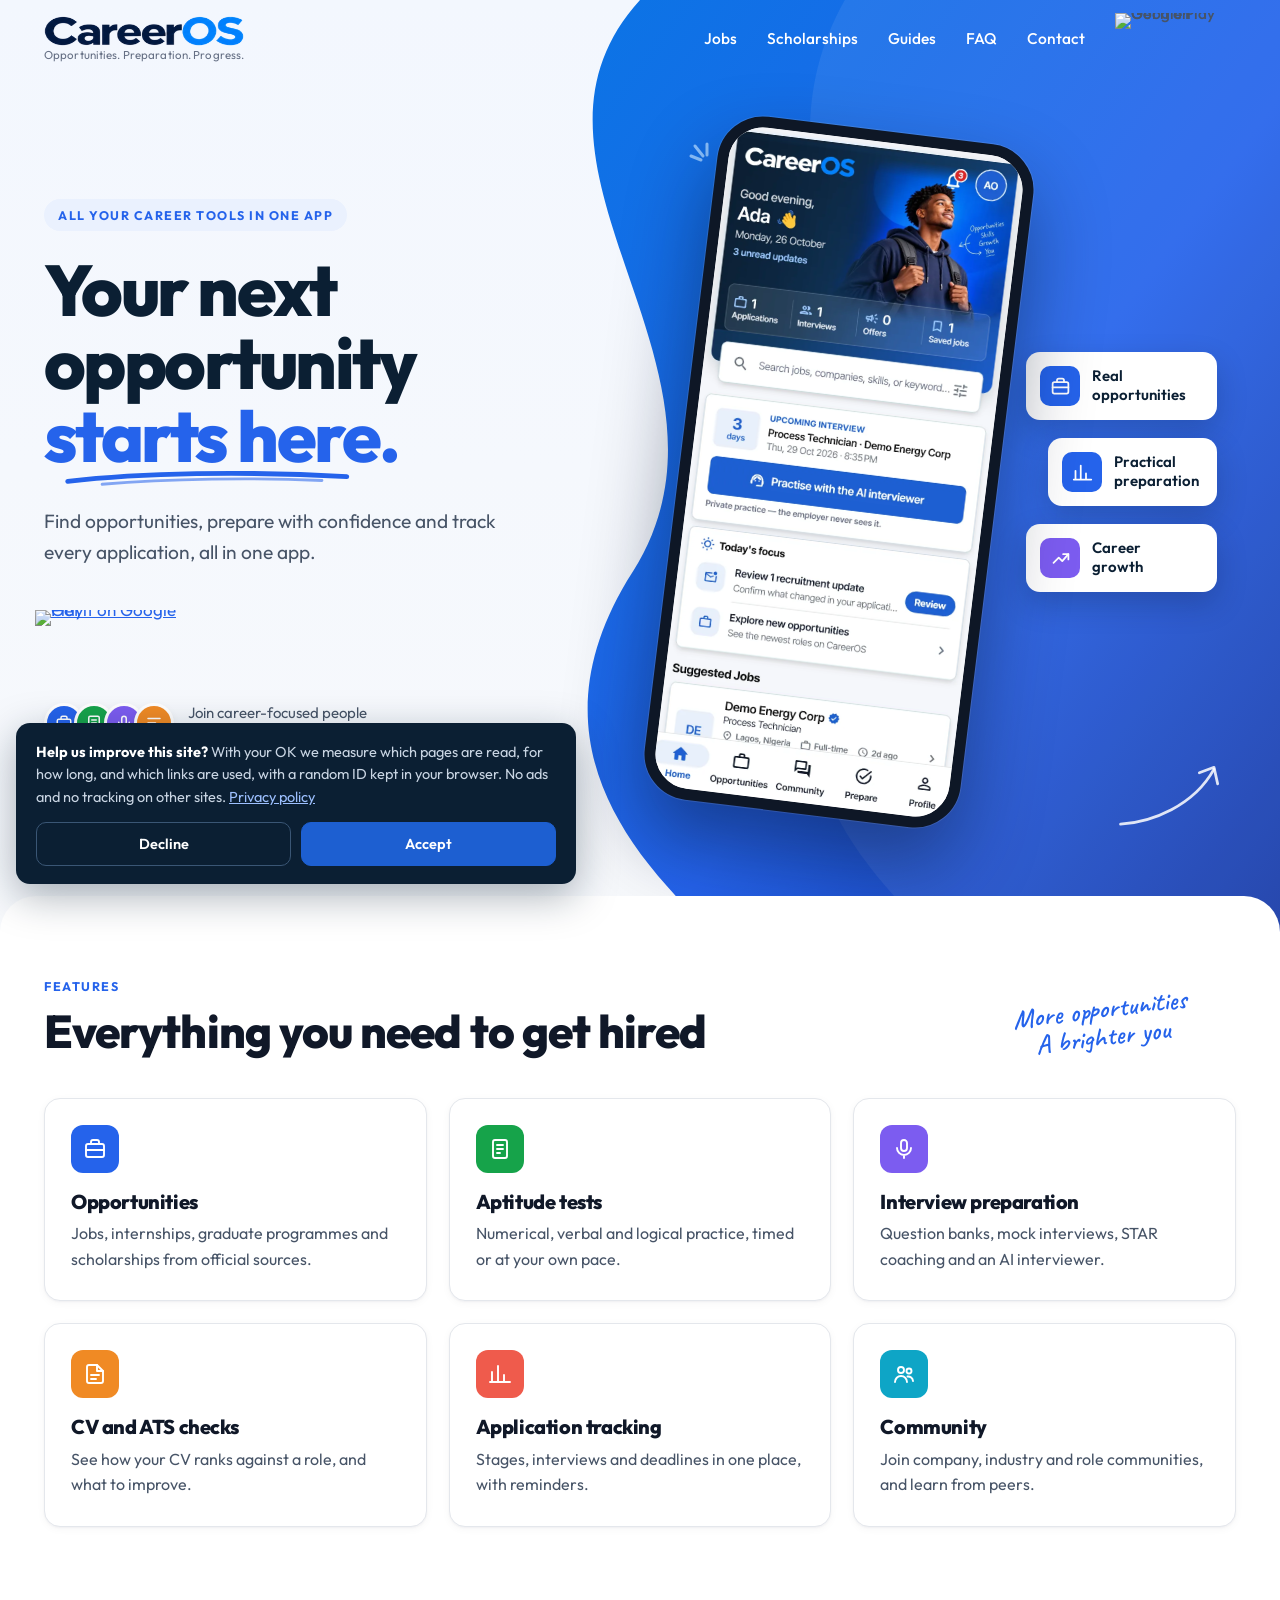
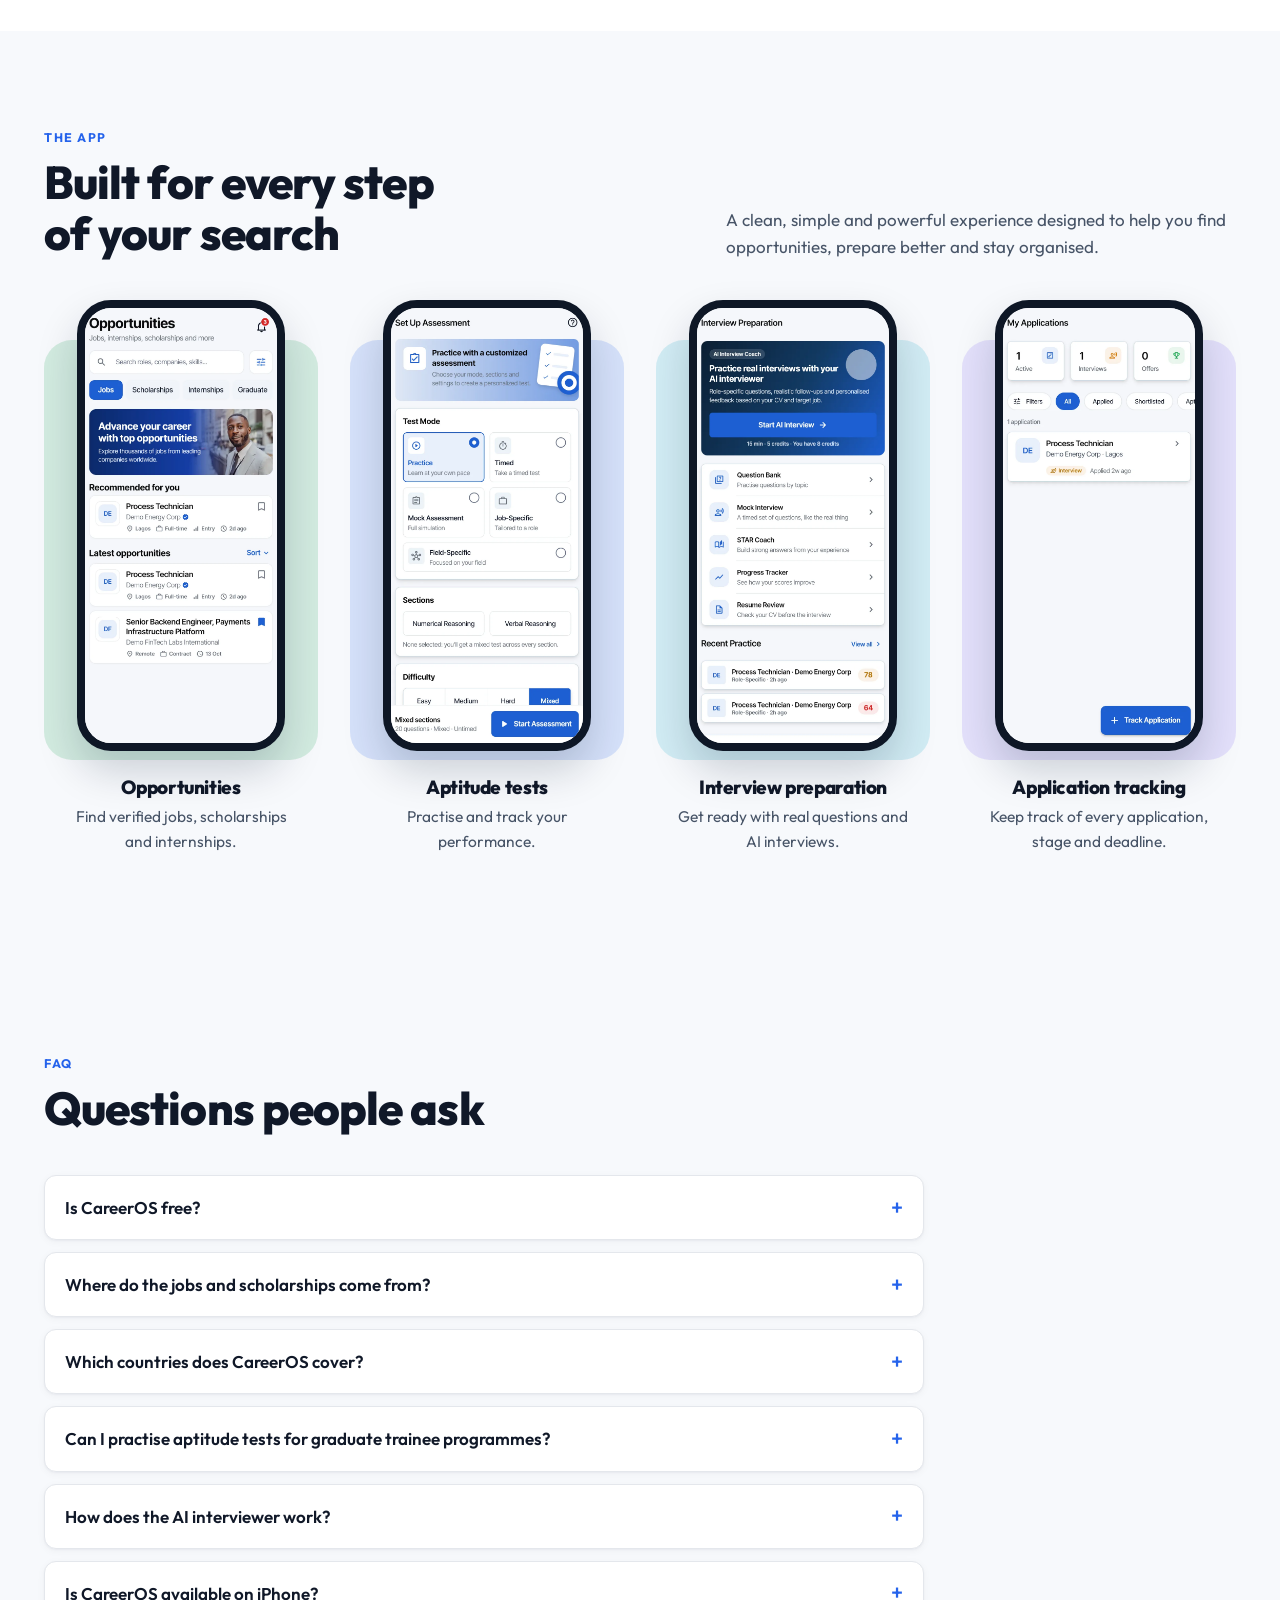
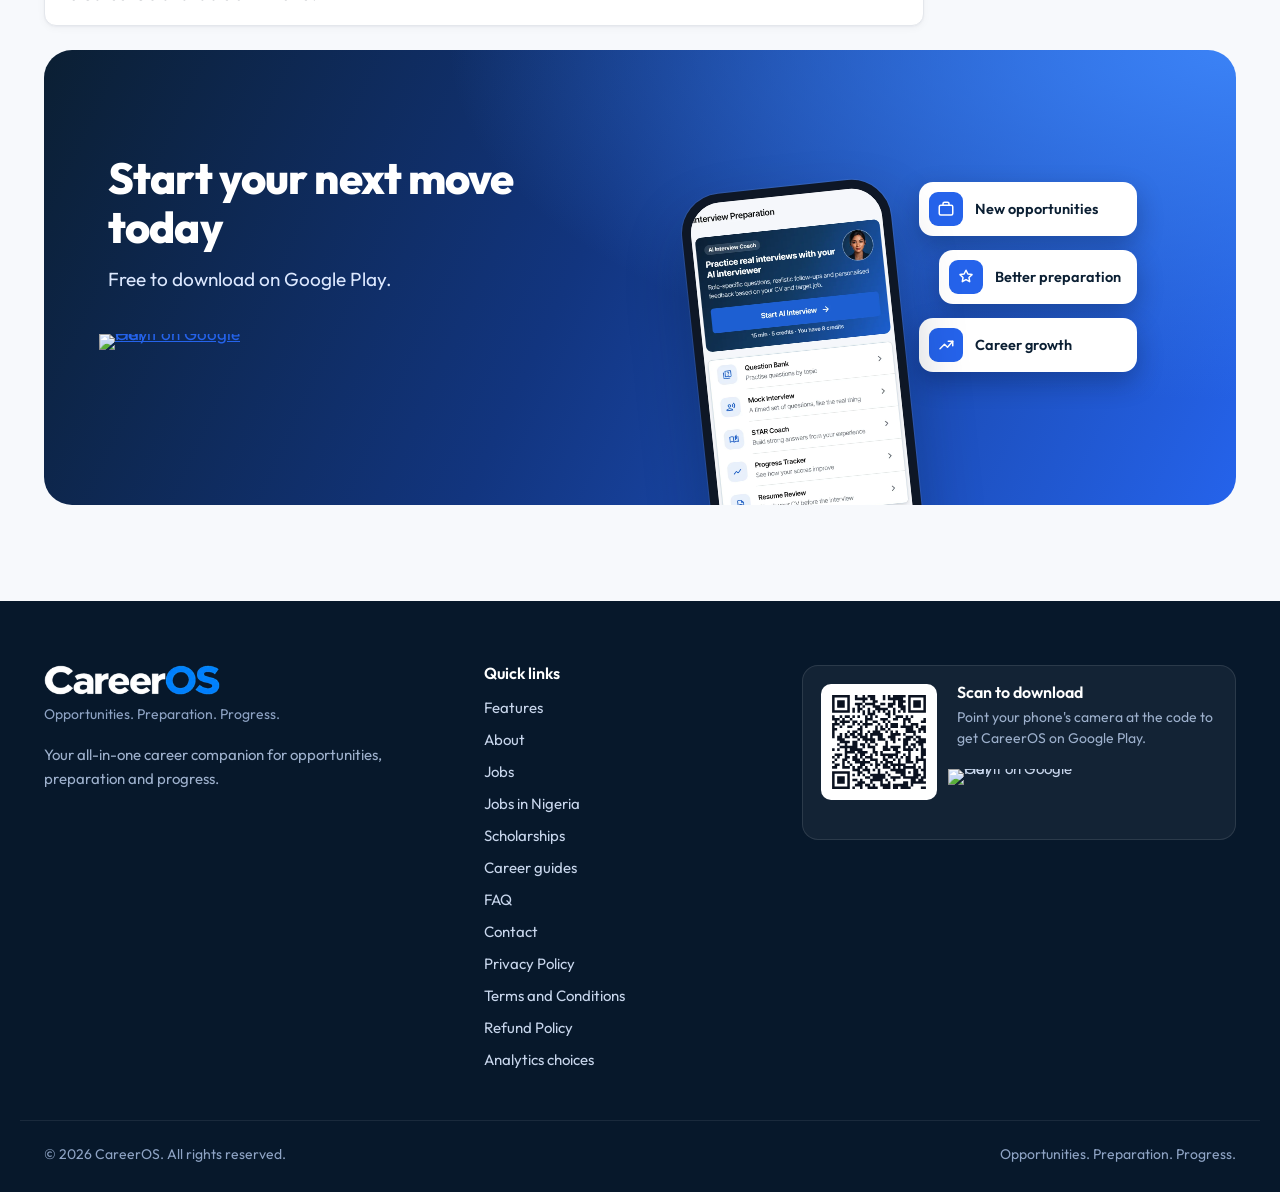
==== index.html @ 315d2c54 "Retry API fetches during backend restarts" ====
<!doctype html>
<html lang="en">
<head>
  <meta charset="utf-8">
  <meta name="viewport" content="width=device-width, initial-scale=1">
  <title>CareerOS: Jobs, Scholarships, Aptitude Tests and Interview Prep App</title>
  <meta name="description" content="CareerOS is a free Android app to find jobs, internships, graduate programmes and scholarships, practise aptitude tests and interviews, check your CV and track every application.">
  <link rel="canonical" href="https://pintinz.github.io/">
  <meta name="theme-color" content="#0B1F33">
  <link rel="icon" href="assets/careeros-symbol.png">
  <link rel="apple-touch-icon" href="assets/careeros-symbol.png">

  <meta property="og:type" content="website">
  <meta property="og:site_name" content="CareerOS">
  <meta property="og:title" content="CareerOS: Your next opportunity starts here">
  <meta property="og:description" content="Find opportunities, prepare with confidence and track every application, all in one app. Free on Google Play.">
  <meta property="og:url" content="https://pintinz.github.io/">
  <meta property="og:image" content="https://pintinz.github.io/assets/og-image.png">
  <meta property="og:image:width" content="1200">
  <meta property="og:image:height" content="630">
  <meta property="og:image:alt" content="CareerOS app on a phone next to the line: Your next opportunity starts here.">
  <meta name="twitter:card" content="summary_large_image">
  <meta name="twitter:title" content="CareerOS: Your next opportunity starts here">
  <meta name="twitter:description" content="Find opportunities, prepare with confidence and track every application, all in one app.">
  <meta name="twitter:image" content="https://pintinz.github.io/assets/og-image.png">

  <script type="application/ld+json">
  {
    "@context": "https://schema.org",
    "@type": "MobileApplication",
    "name": "CareerOS: Jobs & Career Prep",
    "operatingSystem": "Android",
    "applicationCategory": "BusinessApplication",
    "url": "https://pintinz.github.io/",
    "installUrl": "https://play.google.com/store/apps/details?id=com.careeros.careeros",
    "description": "Find jobs, internships, graduate programmes and scholarships. Practise aptitude tests and interviews, check your CV and track every application.",
    "offers": { "@type": "Offer", "price": "0", "priceCurrency": "USD" }
  }
  </script>

  <script type="application/ld+json">
{
  "@context": "https://schema.org",
  "@type": "Organization",
  "name": "CareerOS",
  "url": "https://pintinz.github.io/",
  "logo": "https://pintinz.github.io/assets/careeros-symbol.png",
  "email": "careeros.info@gmail.com",
  "sameAs": [
    "https://play.google.com/store/apps/details?id=com.careeros.careeros"
  ]
}
  </script>
  <script type="application/ld+json">
{
  "@context": "https://schema.org",
  "@type": "WebSite",
  "name": "CareerOS",
  "url": "https://pintinz.github.io/"
}
  </script>
  <script type="application/ld+json">
{
  "@context": "https://schema.org",
  "@type": "FAQPage",
  "mainEntity": [
    {
      "@type": "Question",
      "name": "Is CareerOS free?",
      "acceptedAnswer": {
        "@type": "Answer",
        "text": "Yes. CareerOS is free to download on Google Play, and searching opportunities, tracking applications and most practice tools are free. A few advanced tools, such as AI interviews, use CareerOS credits, which you can earn by watching a short ad or buy in the app."
      }
    },
    {
      "@type": "Question",
      "name": "Where do the jobs and scholarships come from?",
      "acceptedAnswer": {
        "@type": "Answer",
        "text": "Listings come from employers' own career sites and official scholarship pages. Each one links to where you apply, and listings are removed when they close."
      }
    },
    {
      "@type": "Question",
      "name": "Which countries does CareerOS cover?",
      "acceptedAnswer": {
        "@type": "Answer",
        "text": "CareerOS lists opportunities from many countries, with a focus on Nigeria and the rest of Africa, plus scholarships to study in the UK, Europe and beyond. You can filter by country, region and work mode."
      }
    },
    {
      "@type": "Question",
      "name": "Can I practise aptitude tests for graduate trainee programmes?",
      "acceptedAnswer": {
        "@type": "Answer",
        "text": "Yes. CareerOS has numerical, verbal and logical reasoning practice in the style used by many employers, timed or at your own pace. The questions are original to CareerOS, and CareerOS is not affiliated with any test publisher."
      }
    },
    {
      "@type": "Question",
      "name": "How does the AI interviewer work?",
      "acceptedAnswer": {
        "@type": "Answer",
        "text": "You choose a role, answer spoken questions, and get feedback on structure, clarity and examples, with STAR coaching. Only the transcript is saved, never the audio."
      }
    },
    {
      "@type": "Question",
      "name": "Is CareerOS available on iPhone?",
      "acceptedAnswer": {
        "@type": "Answer",
        "text": "Not yet. CareerOS is available for Android on Google Play."
      }
    }
  ]
}
  </script>

  <link rel="preconnect" href="https://fonts.googleapis.com">
  <link rel="preconnect" href="https://fonts.gstatic.com" crossorigin>
  <link href="https://fonts.googleapis.com/css2?family=Caveat:wght@600&family=Outfit:wght@300..800&display=swap" rel="stylesheet">
  <link rel="preload" as="image" href="assets/screen-home.webp" type="image/webp">
  <link rel="stylesheet" href="styles.css">
</head>
<body class="home">
  <a class="skip-link" href="#main">Skip to content</a>

  <header class="site-header" data-nav>
    <div class="wrap">
      <a class="brand" href="./" aria-label="CareerOS home">
        <img src="assets/careeros-wordmark.png" alt="CareerOS" width="328" height="56">
        <span class="brand-tagline">Opportunities. Preparation. Progress.</span>
      </a>
      <button class="nav-toggle" type="button" aria-expanded="false" aria-controls="site-nav" aria-label="Open menu">
        <span></span><span></span><span></span>
      </button>
      <nav class="nav" id="site-nav" aria-label="Main">
        <a href="jobs/">Jobs</a>
        <a href="scholarships/">Scholarships</a>
        <a href="guides/">Guides</a>
        <a href="#faq">FAQ</a>
        <a href="mailto:careeros.info@gmail.com">Contact</a>
        <a class="nav-badge" href="https://play.google.com/store/apps/details?id=com.careeros.careeros"><img src="https://play.google.com/intl/en_us/badges/static/images/badges/en_badge_web_generic.png" alt="Get it on Google Play" width="646" height="250"></a>
      </nav>
    </div>
  </header>

  <main id="main">
    <section class="hero" aria-labelledby="hero-title">
      <svg class="hero-field" viewBox="0 0 100 100" preserveAspectRatio="none" aria-hidden="true" focusable="false">
        <defs>
          <linearGradient id="field" x1="0" y1="0" x2="1" y2="1">
            <stop offset="0" stop-color="#0B74E5"/>
            <stop offset="0.55" stop-color="#2563EB"/>
            <stop offset="1" stop-color="#1739A6"/>
          </linearGradient>
        </defs>
        <path fill="url(#field)" d="M50 0 C 38 18, 60 40, 49 62 C 42 78, 48 90, 56 100 L 100 100 L 100 0 Z"/>
        <path fill="#fff" fill-opacity="0.07" d="M66 0 C 57 22, 74 40, 65 62 C 60 78, 65 90, 73 100 L 100 100 L 100 0 Z"/>
      </svg>

      <div class="wrap hero-grid">
        <div class="hero-copy">
          <p class="eyebrow-pill">All your career tools in one app</p>
          <h1 id="hero-title">
            <span>Your next</span>
            <span>opportunity</span>
            <span class="accent">starts here.<svg class="swoosh" viewBox="0 0 300 18" aria-hidden="true" focusable="false"><path d="M4 13 C 80 4, 190 2, 296 8" /><path d="M40 16 C 110 10, 200 9, 270 12" /></svg></span>
          </h1>
          <p class="hero-lead">Find opportunities, prepare with confidence and track every application, all in one app.</p>
          <a class="play-badge" href="https://play.google.com/store/apps/details?id=com.careeros.careeros"><img src="https://play.google.com/intl/en_us/badges/static/images/badges/en_badge_web_generic.png" alt="Get it on Google Play" width="646" height="250"></a>
          <div class="proof">
            <div class="proof-icons" aria-hidden="true">
              <span class="pi blue"><svg viewBox="0 0 24 24"><rect x="3" y="7" width="18" height="13" rx="2"/><path d="M8 7V5a2 2 0 0 1 2-2h4a2 2 0 0 1 2 2v2"/></svg></span>
              <span class="pi green"><svg viewBox="0 0 24 24"><rect x="5" y="3" width="14" height="18" rx="2"/><path d="M9 8h6M9 12h6M9 16h3"/></svg></span>
              <span class="pi violet"><svg viewBox="0 0 24 24"><path d="M12 3a3 3 0 0 0-3 3v5a3 3 0 0 0 6 0V6a3 3 0 0 0-3-3z"/><path d="M5 11a7 7 0 0 0 14 0M12 18v3"/></svg></span>
              <span class="pi orange"><svg viewBox="0 0 24 24"><path d="M4 6h16M4 12h10M4 18h7"/><path d="M17 15l2 2 3-4"/></svg></span>
            </div>
            <p><span>Join career-focused people</span> <span>building brighter futures.</span></p>
          </div>
        </div>

        <div class="hero-visual">
          <svg class="spark spark-a" viewBox="0 0 40 40" aria-hidden="true" focusable="false"><path d="M6 14 L16 18 M10 4 L18 14 M22 2 L22 13"/></svg>
          <div class="phone hero-phone">
            <img src="assets/screen-home.webp" alt="CareerOS Home screen: greeting, application summary, search and upcoming interview" width="780" height="1688" fetchpriority="high">
          </div>
          <ul class="float-cards" aria-label="What CareerOS gives you">
            <li class="float-card">
              <span class="fc-icon blue" aria-hidden="true"><svg viewBox="0 0 24 24"><rect x="3" y="7" width="18" height="13" rx="2"/><path d="M8 7V5a2 2 0 0 1 2-2h4a2 2 0 0 1 2 2v2M3 13h18"/></svg></span>
              <span>Real<br>opportunities</span>
            </li>
            <li class="float-card">
              <span class="fc-icon blue" aria-hidden="true"><svg viewBox="0 0 24 24"><path d="M4 20V10M10 20V4M16 20v-7M22 20H2"/></svg></span>
              <span>Practical<br>preparation</span>
            </li>
            <li class="float-card">
              <span class="fc-icon violet" aria-hidden="true"><svg viewBox="0 0 24 24"><path d="M4 17l6-6 4 4 7-8"/><path d="M15 7h6v6"/></svg></span>
              <span>Career<br>growth</span>
            </li>
          </ul>
          <svg class="hero-arrow" viewBox="0 0 120 80" aria-hidden="true" focusable="false"><path d="M6 74 C 40 72, 86 54, 108 14"/><path d="M92 18 L108 12 L112 30"/></svg>
        </div>
      </div>
    </section>

    <section class="features" id="features" aria-labelledby="features-title">
      <div class="wrap">
        <div class="section-head">
          <div>
            <p class="eyebrow">Features</p>
            <h2 class="section-title" id="features-title">Everything you need to get hired</h2>
          </div>
          <p class="script-note" aria-hidden="true">More opportunities<br>A brighter you</p>
        </div>
        <ul class="feature-grid">
          <li class="feature">
            <span class="f-icon blue" aria-hidden="true"><svg viewBox="0 0 24 24"><rect x="3" y="7" width="18" height="13" rx="2"/><path d="M8 7V5a2 2 0 0 1 2-2h4a2 2 0 0 1 2 2v2M3 13h18"/></svg></span>
            <h3>Opportunities</h3>
            <p>Jobs, internships, graduate programmes and scholarships from official sources.</p>
          </li>
          <li class="feature">
            <span class="f-icon green" aria-hidden="true"><svg viewBox="0 0 24 24"><rect x="5" y="3" width="14" height="18" rx="2"/><path d="M9 8h6M9 12h6M9 16h3"/></svg></span>
            <h3>Aptitude tests</h3>
            <p>Numerical, verbal and logical practice, timed or at your own pace.</p>
          </li>
          <li class="feature">
            <span class="f-icon violet" aria-hidden="true"><svg viewBox="0 0 24 24"><path d="M12 3a3 3 0 0 0-3 3v5a3 3 0 0 0 6 0V6a3 3 0 0 0-3-3z"/><path d="M5 11a7 7 0 0 0 14 0M12 18v3"/></svg></span>
            <h3>Interview preparation</h3>
            <p>Question banks, mock interviews, STAR coaching and an AI interviewer.</p>
          </li>
          <li class="feature">
            <span class="f-icon orange" aria-hidden="true"><svg viewBox="0 0 24 24"><path d="M14 3H6a2 2 0 0 0-2 2v14a2 2 0 0 0 2 2h12a2 2 0 0 0 2-2V9z"/><path d="M14 3v6h6M8 13h8M8 17h5"/></svg></span>
            <h3>CV and ATS checks</h3>
            <p>See how your CV ranks against a role, and what to improve.</p>
          </li>
          <li class="feature">
            <span class="f-icon coral" aria-hidden="true"><svg viewBox="0 0 24 24"><path d="M4 20V10M10 20V4M16 20v-7M22 20H2"/></svg></span>
            <h3>Application tracking</h3>
            <p>Stages, interviews and deadlines in one place, with reminders.</p>
          </li>
          <li class="feature">
            <span class="f-icon cyan" aria-hidden="true"><svg viewBox="0 0 24 24"><circle cx="9" cy="8" r="3"/><path d="M3 20a6 6 0 0 1 12 0"/><circle cx="17" cy="9" r="2.5"/><path d="M15.5 14.5A5 5 0 0 1 21 19"/></svg></span>
            <h3>Community</h3>
            <p>Join company, industry and role communities, and learn from peers.</p>
          </li>
        </ul>
      </div>
    </section>

    <section class="showcase" id="about" aria-labelledby="about-title">
      <div class="wrap">
        <div class="section-head split">
          <div>
            <p class="eyebrow">The app</p>
            <h2 class="section-title" id="about-title">Built for every step<br class="br-wide"> of your search</h2>
          </div>
          <p class="section-lead">A clean, simple and powerful experience designed to help you find opportunities, prepare better and stay organised.</p>
        </div>
      </div>
      <ul class="screens" aria-label="App screens">
        <li class="screen">
          <div class="screen-stage stage-green"><div class="phone"><img src="assets/screen-opportunities.webp" alt="Opportunities screen with search, job and scholarship tabs and recommended roles" width="780" height="1688" loading="lazy" decoding="async"></div></div>
          <h3>Opportunities</h3>
          <p>Find verified jobs, scholarships and internships.</p>
        </li>
        <li class="screen">
          <div class="screen-stage stage-blue"><div class="phone"><img src="assets/screen-aptitude.webp" alt="Aptitude test setup screen" width="780" height="1688" loading="lazy" decoding="async"></div></div>
          <h3>Aptitude tests</h3>
          <p>Practise and track your performance.</p>
        </li>
        <li class="screen">
          <div class="screen-stage stage-cyan"><div class="phone"><img src="assets/screen-interview.webp" alt="Interview preparation screen with mock interviews and the AI interviewer" width="780" height="1688" loading="lazy" decoding="async"></div></div>
          <h3>Interview preparation</h3>
          <p>Get ready with real questions and AI interviews.</p>
        </li>
        <li class="screen">
          <div class="screen-stage stage-violet"><div class="phone"><img src="assets/screen-applications.webp" alt="My Applications screen with active, interview and offer counts" width="780" height="1688" loading="lazy" decoding="async"></div></div>
          <h3>Application tracking</h3>
          <p>Keep track of every application, stage and deadline.</p>
        </li>
      </ul>
    </section>

    <section class="faq" id="faq" aria-labelledby="faq-title">
      <div class="wrap">
        <div class="section-head">
          <div>
            <p class="eyebrow">FAQ</p>
            <h2 class="section-title" id="faq-title">Questions people ask</h2>
          </div>
        </div>
        <div class="faq-list">
          <details class="faq-item">
            <summary>Is CareerOS free?</summary>
            <p>Yes. CareerOS is free to download on Google Play, and searching opportunities, tracking applications and most practice tools are free. A few advanced tools, such as AI interviews, use CareerOS credits, which you can earn by watching a short ad or buy in the app.</p>
          </details>
          <details class="faq-item">
            <summary>Where do the jobs and scholarships come from?</summary>
            <p>Listings come from employers' own career sites and official scholarship pages. Each one links to where you apply, and listings are removed when they close.</p>
          </details>
          <details class="faq-item">
            <summary>Which countries does CareerOS cover?</summary>
            <p>CareerOS lists opportunities from many countries, with a focus on Nigeria and the rest of Africa, plus scholarships to study in the UK, Europe and beyond. You can filter by country, region and work mode.</p>
          </details>
          <details class="faq-item">
            <summary>Can I practise aptitude tests for graduate trainee programmes?</summary>
            <p>Yes. CareerOS has numerical, verbal and logical reasoning practice in the style used by many employers, timed or at your own pace. The questions are original to CareerOS, and CareerOS is not affiliated with any test publisher.</p>
          </details>
          <details class="faq-item">
            <summary>How does the AI interviewer work?</summary>
            <p>You choose a role, answer spoken questions, and get feedback on structure, clarity and examples, with STAR coaching. Only the transcript is saved, never the audio.</p>
          </details>
          <details class="faq-item">
            <summary>Is CareerOS available on iPhone?</summary>
            <p>Not yet. CareerOS is available for Android on Google Play.</p>
          </details>
        </div>
      </div>
    </section>

    <section class="cta" aria-labelledby="cta-title">
      <div class="wrap">
        <div class="cta-panel">
          <div class="cta-copy">
            <h2 id="cta-title">Start your next move today</h2>
            <p>Free to download on Google Play.</p>
            <a class="play-badge" href="https://play.google.com/store/apps/details?id=com.careeros.careeros"><img src="https://play.google.com/intl/en_us/badges/static/images/badges/en_badge_web_generic.png" alt="Get it on Google Play" width="646" height="250" loading="lazy"></a>
          </div>
          <div class="cta-visual">
            <div class="phone cta-phone"><img src="assets/screen-ai-interviewer.webp" alt="CareerOS AI interviewer hub" width="780" height="1688" loading="lazy" decoding="async"></div>
            <ul class="float-cards cta-cards" aria-label="Why people use CareerOS">
              <li class="float-card"><span class="fc-icon blue" aria-hidden="true"><svg viewBox="0 0 24 24"><rect x="3" y="7" width="18" height="13" rx="2"/><path d="M8 7V5a2 2 0 0 1 2-2h4a2 2 0 0 1 2 2v2"/></svg></span><span>New opportunities</span></li>
              <li class="float-card"><span class="fc-icon blue" aria-hidden="true"><svg viewBox="0 0 24 24"><path d="M12 3l2.5 5 5.5.8-4 3.9.9 5.5L12 15.6 7.1 18.2 8 12.7 4 8.8 9.5 8z"/></svg></span><span>Better preparation</span></li>
              <li class="float-card"><span class="fc-icon blue" aria-hidden="true"><svg viewBox="0 0 24 24"><path d="M4 17l6-6 4 4 7-8"/><path d="M15 7h6v6"/></svg></span><span>Career growth</span></li>
            </ul>
          </div>
        </div>
      </div>
    </section>
  </main>

  <footer class="site-footer">
    <div class="wrap footer-grid">
      <div class="footer-brand">
        <img class="footer-logo" src="assets/careeros-wordmark-on-dark.png" alt="CareerOS" width="281" height="48">
        <p class="footer-tagline">Opportunities. Preparation. Progress.</p>
        <p>Your all-in-one career companion for opportunities, preparation and progress.</p>
      </div>
      <nav class="footer-links" aria-label="Quick links">
        <h2>Quick links</h2>
        <a href="./#features">Features</a>
        <a href="./#about">About</a>
        <a href="jobs/">Jobs</a>
        <a href="jobs/in-nigeria.html">Jobs in Nigeria</a>
        <a href="scholarships/">Scholarships</a>
        <a href="guides/">Career guides</a>
        <a href="./#faq">FAQ</a>
        <a href="mailto:careeros.info@gmail.com">Contact</a>
        <a href="privacy.html">Privacy Policy</a>
        <a href="terms.html">Terms and Conditions</a>
        <a href="refund.html">Refund Policy</a>
        <a href="#" class="consent-link" data-consent-settings hidden>Analytics choices</a>
      </nav>
      <div class="qr-card">
        <a class="qr-code" href="https://play.google.com/store/apps/details?id=com.careeros.careeros"><img src="assets/qr-google-play.svg" alt="QR code linking to CareerOS on Google Play" width="112" height="112" loading="lazy"></a>
        <div>
          <h2>Scan to download</h2>
          <p>Point your phone's camera at the code to get CareerOS on Google Play.</p>
          <a class="play-badge" href="https://play.google.com/store/apps/details?id=com.careeros.careeros"><img src="https://play.google.com/intl/en_us/badges/static/images/badges/en_badge_web_generic.png" alt="Get it on Google Play" width="646" height="250" loading="lazy"></a>
        </div>
      </div>
    </div>
    <div class="wrap footer-bottom">
      <span>&copy; <span data-year>2026</span> CareerOS. All rights reserved.</span>
      <span>Opportunities. Preparation. Progress.</span>
    </div>
  </footer>

  <script src="site.js" defer></script>
</body>
</html>
---- styles.css ----
:root {
  --navy: #0B1F33;
  --navy-deep: #07182B;
  --blue: #2563EB;
  --blue-tech: #0B74E5;
  --bg: #F7F9FC;
  --surface: #FFFFFF;
  --ink: #101828;
  --body: #475467;
  --muted: #667085;
  --line: #E4E7EC;
  --tint: #EAF1FE;

  --c-blue: #2563EB;
  --c-green: #16A34A;
  --c-violet: #7C5CF0;
  --c-orange: #F08A24;
  --c-coral: #EF5B4C;
  --c-cyan: #0EA5C6;

  --radius: 16px;
  --radius-sm: 12px;
  --shadow-sm: 0 1px 2px rgba(16, 24, 40, 0.04), 0 2px 8px rgba(16, 24, 40, 0.04);
  --shadow-md: 0 4px 10px rgba(16, 24, 40, 0.06), 0 14px 32px rgba(16, 24, 40, 0.08);
  --wrap: 1240px;
  --gutter: 24px;
}

* { box-sizing: border-box; }

html { -webkit-text-size-adjust: 100%; scroll-behavior: smooth; }

body {
  margin: 0;
  font-family: "Outfit", system-ui, -apple-system, "Segoe UI", sans-serif;
  background: var(--bg);
  color: var(--body);
  font-size: 17px;
  line-height: 1.6;
  overflow-x: hidden;
}

img { max-width: 100%; height: auto; display: block; }
a { color: var(--blue); }
ul { list-style: none; margin: 0; padding: 0; }

h1, h2, h3 { color: var(--ink); font-weight: 800; letter-spacing: -0.02em; line-height: 1.12; margin: 0; }

:focus-visible { outline: 3px solid var(--blue-tech); outline-offset: 3px; border-radius: 6px; }

.wrap { max-width: var(--wrap); margin: 0 auto; padding: 0 var(--gutter); }

.skip-link { position: absolute; left: 12px; top: -48px; z-index: 50; background: var(--navy); color: #fff; padding: 10px 14px; border-radius: 10px; text-decoration: none; }
.skip-link:focus { top: 12px; }

/* Official Google Play badge. The image carries its own transparent margin. */
.play-badge { display: inline-block; line-height: 0; margin-left: -9px; border-radius: 12px; }
.play-badge img { height: 66px; width: auto; }

/* ---------------------------------------------------------------- Header */
.site-header { position: relative; z-index: 20; background: var(--surface); border-bottom: 1px solid var(--line); }
.site-header .wrap { display: flex; align-items: center; justify-content: space-between; gap: 20px; min-height: 76px; }
.brand { display: flex; flex-direction: column; gap: 3px; text-decoration: none; }
.brand img { height: 30px; width: auto; }
.brand-tagline { font-size: 11.5px; color: var(--muted); letter-spacing: 0.01em; line-height: 1; }
.nav { display: flex; align-items: center; gap: 30px; font-size: 15.5px; font-weight: 500; }
.nav a { color: var(--body); text-decoration: none; }
.nav a:hover { color: var(--ink); }
.nav-badge { line-height: 0; margin-right: -8px; }
.nav-badge img { height: 50px; width: auto; }
.nav-toggle { display: none; }

/* On the landing page the header sits on the hero, its links over the blue field. */
.home .site-header { position: absolute; inset: 0 0 auto 0; background: transparent; border: 0; }
.home .nav a:not(.nav-badge) { color: #fff; }
.home .nav a:not(.nav-badge):hover { color: #DCE8FF; }

/* ---------------------------------------------------------------- Hero */
.hero { position: relative; overflow: hidden; background: linear-gradient(180deg, #F3F7FE 0%, var(--bg) 100%); padding: 128px 0 120px; }
.hero-field { position: absolute; top: 0; right: 0; width: 100%; height: 100%; }
.hero-grid { position: relative; display: grid; grid-template-columns: minmax(0, 1.02fr) minmax(0, 1fr); align-items: center; gap: 32px; }

.eyebrow-pill { display: inline-block; margin: 0 0 22px; padding: 6px 14px; border-radius: 999px; background: var(--tint); color: var(--blue); font-size: 12.5px; font-weight: 700; letter-spacing: 0.12em; text-transform: uppercase; }
.hero h1 { font-size: clamp(40px, 5.6vw, 76px); font-weight: 800; letter-spacing: -0.035em; line-height: 1.02; color: var(--navy); }
.hero h1 span { display: block; }
.hero h1 .accent { color: var(--blue); position: relative; width: max-content; max-width: 100%; }
.swoosh { position: absolute; left: 0; bottom: -0.2em; width: 92%; height: 0.24em; overflow: visible; }
.swoosh path { fill: none; stroke: var(--blue); stroke-width: 5; stroke-linecap: round; }
.swoosh path + path { stroke-width: 3; opacity: 0.55; }
.hero-lead { font-size: clamp(17px, 1.5vw, 20px); color: var(--body); margin: 34px 0 28px; max-width: 26em; }

.proof { display: flex; align-items: center; gap: 14px; margin-top: 26px; }
.proof p { margin: 0; font-size: 15px; line-height: 1.45; color: var(--body); }
.proof p span { display: block; }
.proof-icons { display: flex; }
.pi { width: 40px; height: 40px; border-radius: 50%; border: 3px solid #fff; display: grid; place-items: center; box-shadow: var(--shadow-sm); }
.pi + .pi { margin-left: -10px; }
.pi svg { width: 18px; height: 18px; fill: none; stroke: #fff; stroke-width: 2; stroke-linecap: round; stroke-linejoin: round; }

.blue { background: var(--c-blue); }
.green { background: var(--c-green); }
.violet { background: var(--c-violet); }
.orange { background: var(--c-orange); }
.coral { background: var(--c-coral); }
.cyan { background: var(--c-cyan); }

/* Hero visual: the tilted phone with the benefit cards beside it. */
.hero-visual { position: relative; display: flex; align-items: center; justify-content: center; gap: 28px; min-height: 560px; }
.phone { position: relative; overflow: hidden; background: #fff; aspect-ratio: 390 / 844; border-radius: 40px; border: 9px solid #0E1726; box-shadow: 0 0 0 1px rgba(255, 255, 255, 0.08), 0 30px 60px rgba(7, 24, 43, 0.28); }
.phone img { width: 100%; height: 100%; object-fit: cover; object-position: top; }
.hero-phone { width: min(318px, 100%); transform: rotate(7deg); border-width: 11px; border-radius: 46px; box-shadow: 0 0 0 1px rgba(255, 255, 255, 0.1), 0 40px 80px rgba(4, 16, 40, 0.45); flex: none; }

.float-cards { display: flex; flex-direction: column; gap: 18px; }
.float-card { display: flex; align-items: center; gap: 12px; background: var(--surface); border-radius: 14px; padding: 14px 18px 14px 14px; box-shadow: 0 12px 30px rgba(7, 24, 43, 0.22); font-size: 15px; font-weight: 600; line-height: 1.25; color: var(--navy); }
.hero .float-card:nth-child(2) { margin-left: 22px; }
.fc-icon { width: 40px; height: 40px; border-radius: 10px; display: grid; place-items: center; flex: none; }
.fc-icon svg { width: 21px; height: 21px; fill: none; stroke: #fff; stroke-width: 2; stroke-linecap: round; stroke-linejoin: round; }

.spark { position: absolute; width: 40px; height: 40px; }
.spark path { fill: none; stroke: #8BC2FF; stroke-width: 3; stroke-linecap: round; }
.spark-a { top: 2%; left: 4%; }
.hero-arrow { position: absolute; right: 2%; bottom: -2%; width: 110px; height: 74px; }
.hero-arrow path { fill: none; stroke: #fff; stroke-width: 3; stroke-linecap: round; stroke-linejoin: round; opacity: 0.85; }

@media (prefers-reduced-motion: no-preference) {
  .hero .float-card { animation: float 7s ease-in-out infinite; }
  .hero .float-card:nth-child(2) { animation-delay: -2.3s; }
  .hero .float-card:nth-child(3) { animation-delay: -4.6s; }
}
@keyframes float { 0%, 100% { transform: translateY(0); } 50% { transform: translateY(-6px); } }

/* ---------------------------------------------------------------- Sections */
.section-head { display: flex; align-items: flex-end; justify-content: space-between; gap: 32px; margin-bottom: 40px; }
.eyebrow { color: var(--blue); font-size: 12.5px; font-weight: 700; letter-spacing: 0.12em; text-transform: uppercase; margin: 0 0 10px; }
.section-title { font-size: clamp(30px, 3.6vw, 46px); }
.section-lead { margin: 0; font-size: 17px; max-width: 30em; }

/* Features: a white sheet that rises over the hero. */
.features { position: relative; z-index: 2; margin-top: -40px; background: var(--surface); border-radius: 36px 36px 0 0; padding: 80px 0 104px; }
.script-note { margin: 0 4% 6px 0; font-family: "Caveat", cursive; font-weight: 600; font-size: 27px; line-height: 1.05; color: var(--blue); transform: rotate(-7deg); text-align: center; }
.feature-grid { display: grid; grid-template-columns: repeat(3, 1fr); gap: 22px; }
.feature { background: var(--surface); border: 1px solid var(--line); border-radius: var(--radius); padding: 26px 26px 28px; box-shadow: var(--shadow-sm); transition: transform 0.2s ease, box-shadow 0.2s ease; }
.feature h3 { font-size: 20px; margin: 18px 0 8px; }
.feature p { margin: 0; font-size: 16px; }
.f-icon { width: 48px; height: 48px; border-radius: var(--radius-sm); display: grid; place-items: center; }
.f-icon svg { width: 24px; height: 24px; fill: none; stroke: #fff; stroke-width: 1.9; stroke-linecap: round; stroke-linejoin: round; }
@media (hover: hover) and (prefers-reduced-motion: no-preference) {
  .feature:hover { transform: translateY(-3px); box-shadow: var(--shadow-md); }
}

/* App showcase */
.showcase { padding: 96px 0 104px; background: var(--bg); }
.screens { display: grid; grid-template-columns: repeat(4, 1fr); gap: 32px; max-width: var(--wrap); margin: 0 auto; padding: 0 var(--gutter); }
.screen { text-align: center; }
.screen-stage { position: relative; padding: 0 12%; }
.screen-stage::before { content: ""; position: absolute; inset: 9% 0 -2% 0; border-radius: 28px; opacity: 0.16; }
.stage-green::before { background: var(--c-green); }
.stage-blue::before { background: var(--c-blue); }
.stage-cyan::before { background: var(--c-cyan); }
.stage-violet::before { background: var(--c-violet); }
.screen .phone { border-width: 8px; border-radius: 34px; box-shadow: 0 20px 40px rgba(7, 24, 43, 0.18); }
.screen h3 { font-size: 19px; margin: 26px 0 6px; }
.screen p { margin: 0 auto; font-size: 15.5px; max-width: 24ch; }

/* Final call to action */
.cta { padding: 0 0 96px; background: var(--bg); }
.cta-panel { position: relative; overflow: hidden; display: grid; grid-template-columns: minmax(0, 1fr) minmax(0, 1fr); align-items: center; gap: 24px; min-height: 340px; padding: 56px 64px; border-radius: 28px; background: radial-gradient(120% 140% at 100% 0%, #3B82F6 0%, rgba(59, 130, 246, 0) 55%), linear-gradient(115deg, var(--navy) 0%, #12357F 45%, var(--blue) 100%); color: #DCE8FF; }
.cta-copy h2 { color: #fff; font-size: clamp(30px, 3.4vw, 44px); }
.cta-copy p { margin: 12px 0 26px; font-size: 19px; color: #DCE8FF; }
.cta-visual { position: relative; align-self: stretch; display: flex; align-items: center; justify-content: center; gap: 22px; min-height: 260px; }
.cta-phone { width: 210px; transform: rotate(-6deg) translateY(30%); margin: -56px 0 -56px; flex: none; }
.cta-cards { gap: 14px; }
.cta-cards .float-card { padding: 10px 16px 10px 10px; font-size: 14.5px; box-shadow: 0 10px 26px rgba(4, 16, 40, 0.3); }
.cta-cards .fc-icon { width: 34px; height: 34px; border-radius: 9px; }
.cta-cards .fc-icon svg { width: 18px; height: 18px; }
.cta-cards .float-card:nth-child(2) { margin-left: 20px; }

/* ---------------------------------------------------------------- Footer */
.site-footer { background: var(--navy-deep); color: #9DB0CC; font-size: 15px; padding: 64px 0 0; }
.site-footer a { color: #C8D6EC; text-decoration: none; }
.site-footer a:hover { color: #fff; }
.footer-grid { display: grid; grid-template-columns: 1.15fr 0.8fr 1.25fr; gap: 40px; align-items: start; }
.footer-logo { height: 30px; width: auto; }
.footer-brand p { margin: 0; max-width: 30em; }
.footer-brand .footer-tagline { margin: 8px 0 18px; color: #8EA3C4; font-size: 14px; }
.footer-links { display: flex; flex-direction: column; gap: 8px; }
.site-footer h2 { color: #fff; font-size: 16px; font-weight: 600; letter-spacing: 0; margin: 0 0 6px; }
.qr-card { display: flex; gap: 20px; align-items: flex-start; background: rgba(255, 255, 255, 0.05); border: 1px solid rgba(255, 255, 255, 0.1); border-radius: var(--radius); padding: 18px; }
.qr-code { flex: none; line-height: 0; }
.qr-code img { width: 116px; height: 116px; background: #fff; border-radius: 10px; padding: 6px; }
.qr-card p { margin: 0 0 8px; font-size: 14px; line-height: 1.5; }
.qr-card .play-badge img { height: 52px; }
.footer-bottom { display: flex; flex-wrap: wrap; justify-content: space-between; gap: 8px 24px; margin-top: 48px; padding-top: 22px; padding-bottom: 26px; border-top: 1px solid rgba(255, 255, 255, 0.08); font-size: 14px; color: #8EA3C4; }

/* ---------------------------------------------------------------- Legal pages */
.legal { padding: 48px 0 72px; background: var(--surface); }
.legal .wrap { max-width: 800px; }
.legal h1 { font-size: clamp(30px, 4vw, 40px); }
.legal .updated { color: var(--muted); font-size: 15px; margin: 8px 0 28px; }
.legal h2 { font-size: 22px; margin: 36px 0 10px; }
.legal h3 { font-size: 18px; margin: 22px 0 6px; }
.legal p, .legal li { color: var(--body); }
.legal ul { list-style: disc; padding-left: 22px; }
.legal li { margin: 6px 0; }
.legal .summary { background: var(--tint); border-radius: var(--radius); padding: 18px 20px; }
.legal .summary p { color: var(--ink); margin: 0; }
.legal table { width: 100%; border-collapse: collapse; margin: 12px 0; font-size: 15px; }
.legal th, .legal td { text-align: left; vertical-align: top; border-bottom: 1px solid var(--line); padding: 10px 8px; }
.legal th { color: var(--ink); font-weight: 600; }

/* ---------------------------------------------------------------- Responsive */
@media (max-width: 1180px) {
  .hero-grid { grid-template-columns: minmax(0, 1fr) minmax(0, 1fr); }
  .hero-phone { width: 260px; }
  .float-card { font-size: 14px; padding: 12px 14px 12px 12px; }
  .screens { gap: 22px; }
  .screen-stage { padding: 0 8%; }
  .cta-panel { padding: 48px; }
  .cta-cards { display: none; }
}

@media (max-width: 1024px) {
  .hero { padding: 120px 0 104px; }
  .hero-visual { flex-direction: column; gap: 22px; min-height: 0; }
  .hero-phone { width: 250px; }
  .float-cards { flex-direction: row; flex-wrap: wrap; justify-content: center; gap: 10px; }
  .hero .float-card:nth-child(2) { margin-left: 0; }
  .hero-arrow, .spark-a { display: none; }
  .feature-grid { grid-template-columns: repeat(2, 1fr); }
  .screens { display: flex; overflow-x: auto; scroll-snap-type: x mandatory; scroll-padding: 0 var(--gutter); gap: 20px; padding-bottom: 12px; scrollbar-width: none; }
  .screens::-webkit-scrollbar { display: none; }
  .screen { flex: 0 0 248px; scroll-snap-align: start; }
  .footer-grid { grid-template-columns: 1fr 1fr; }
  .qr-card { grid-column: 1 / -1; max-width: 520px; }
}

/* Phones and small tablets: hamburger menu, stacked hero, the blue field moves behind the phone. */
@media (max-width: 860px) {
  :root { --gutter: 16px; }
  body { font-size: 16px; }
  .site-header .wrap { min-height: 64px; }
  .brand img { height: 26px; }
  .brand-tagline { font-size: 10.5px; }

  .nav-toggle { display: inline-flex; flex-direction: column; justify-content: center; gap: 5px; width: 44px; height: 44px; padding: 0 11px; border: 1px solid var(--line); border-radius: 12px; background: var(--surface); cursor: pointer; }
  .nav-toggle span { display: block; height: 2px; background: var(--navy); border-radius: 2px; transition: transform 0.2s ease, opacity 0.2s ease; }
  .nav-open .nav-toggle span:nth-child(1) { transform: translateY(7px) rotate(45deg); }
  .nav-open .nav-toggle span:nth-child(2) { opacity: 0; }
  .nav-open .nav-toggle span:nth-child(3) { transform: translateY(-7px) rotate(-45deg); }

  .nav { display: none; position: absolute; top: calc(100% - 4px); left: var(--gutter); right: var(--gutter); flex-direction: column; align-items: stretch; gap: 0; padding: 8px; background: var(--surface); border: 1px solid var(--line); border-radius: var(--radius); box-shadow: var(--shadow-md); }
  .nav-open .nav { display: flex; }
  .nav a, .home .nav a:not(.nav-badge) { color: var(--ink); padding: 12px 12px; border-radius: 10px; font-size: 16px; }
  .nav a:hover, .home .nav a:not(.nav-badge):hover { background: var(--bg); color: var(--ink); }
  .nav .nav-badge { padding: 4px 0 0; margin: 0; align-self: flex-start; }
  .nav .nav-badge:hover { background: none; }

  .hero { padding: 92px 0 0; background: var(--bg); }
  .hero-field { display: none; }
  .hero-grid { grid-template-columns: 1fr; gap: 36px; }
  .eyebrow-pill { font-size: 12px; margin-bottom: 18px; }
  .hero h1 { font-size: clamp(38px, 10.5vw, 56px); }
  .hero-lead { margin: 28px 0 22px; }
  .proof { margin-top: 18px; }
  .pi { width: 36px; height: 36px; }

  .hero-visual { margin: 0 calc(-1 * var(--gutter)); padding: 44px var(--gutter) 88px; background: radial-gradient(90% 60% at 80% 10%, #3B82F6 0%, rgba(59, 130, 246, 0) 70%), linear-gradient(160deg, var(--blue-tech) 0%, var(--blue) 50%, #1739A6 100%); border-radius: 60% 40% 0 0 / 44px 44px 0 0; }
  .hero-phone { width: min(250px, 66vw); transform: rotate(4deg); }

  .features { margin-top: -40px; border-radius: 28px 28px 0 0; padding: 56px 0 64px; }
  .section-head { flex-direction: column; align-items: flex-start; gap: 14px; margin-bottom: 28px; }
  .script-note { display: none; }
  .feature-grid { gap: 14px; }
  .feature { padding: 20px; }
  .feature h3 { margin: 14px 0 6px; font-size: 18px; }
  .feature p { font-size: 15px; }

  .showcase { padding: 56px 0 64px; }
  .br-wide { display: none; }
  .screen { flex-basis: 72%; max-width: 280px; }
  .screen h3 { margin-top: 20px; font-size: 18px; }

  .cta { padding-bottom: 56px; }
  .cta-panel { grid-template-columns: 1fr; padding: 40px 24px 0; border-radius: 22px; text-align: left; }
  .cta-copy p { font-size: 17px; }
  .cta-visual { min-height: 0; height: 210px; overflow: hidden; margin: 0 -24px; }
  .cta-phone { width: 200px; transform: rotate(-5deg); margin: 0; align-self: flex-start; }

  .site-footer { padding-top: 48px; }
  .footer-grid { grid-template-columns: 1fr; gap: 32px; }
  .qr-card { max-width: none; }
  .footer-bottom { flex-direction: column; margin-top: 36px; }
}

@media (max-width: 640px) {
  .feature-grid { grid-template-columns: 1fr; }
  .feature { display: grid; grid-template-columns: 48px 1fr; column-gap: 16px; padding: 18px; }
  .feature .f-icon { grid-row: span 2; }
  .feature h3 { margin: 0 0 4px; }
}

@media (max-width: 400px) {
  .proof p span { display: inline; }
  .float-card { font-size: 13px; padding: 10px 12px 10px 10px; gap: 9px; }
  .fc-icon { width: 32px; height: 32px; border-radius: 9px; }
  .fc-icon svg { width: 17px; height: 17px; }
  .play-badge img { height: 58px; }
  .qr-card { flex-direction: column; }
}

@media (prefers-reduced-motion: reduce) {
  html { scroll-behavior: auto; }
  * { transition: none !important; animation: none !important; }
}

/* ---------------------------------------------------------------- FAQ */
.faq { padding: 96px 0 24px; }
.faq-list { display: grid; gap: 12px; max-width: 880px; }
.faq-item { background: var(--surface); border: 1px solid var(--line); border-radius: var(--radius-sm); box-shadow: var(--shadow-sm); }
.faq-item summary { cursor: pointer; list-style: none; padding: 18px 52px 18px 20px; position: relative; color: var(--ink); font-weight: 600; font-size: 17px; }
.faq-item summary::-webkit-details-marker { display: none; }
.faq-item summary::after { content: "+"; position: absolute; right: 20px; top: 50%; transform: translateY(-50%); color: var(--blue); font-size: 22px; font-weight: 500; }
.faq-item[open] summary::after { content: "2"; }
.faq-item p { margin: 0; padding: 0 20px 18px; line-height: 1.6; }
@media (max-width: 640px) { .faq { padding: 64px 0 8px; } .faq-item summary { font-size: 16px; } }

/* ---------------------------------------------------------------- Listing & guide pages */
.sub .site-header .wrap { display: flex; align-items: center; justify-content: space-between; gap: 16px; padding-top: 14px; padding-bottom: 14px; }
.sub .brand img { height: 34px; width: auto; }
.sub-nav { display: flex; align-items: center; gap: 22px; font-weight: 600; font-size: 15px; }
.sub-nav .nav-badge img { height: 40px; width: auto; }
.listing-main { padding: 28px 0 72px; }
.crumbs { font-size: 13.5px; color: var(--muted); margin-bottom: 18px; display: flex; flex-wrap: wrap; gap: 6px; }
.crumbs a { color: var(--muted); text-decoration: none; }
.crumbs a:hover { color: var(--blue); text-decoration: underline; }
.listing, .hub-head, .guide { max-width: 860px; }
.listing { background: var(--surface); border: 1px solid var(--line); border-radius: var(--radius); box-shadow: var(--shadow-sm); padding: 28px; }
.listing .eyebrow, .guide .eyebrow { margin: 0 0 6px; }
.listing h1, .hub-head h1, .guide h1 { font-size: clamp(26px, 3.4vw, 38px); color: var(--navy); }
.listing-sub { margin: 8px 0 0; font-size: 17px; color: var(--body); }
.listing-cta { margin-top: 18px; }
.btn { display: inline-flex; align-items: center; justify-content: center; min-height: 44px; padding: 10px 18px; border-radius: 12px; font-weight: 700; text-decoration: none; border: 1px solid var(--line); color: var(--ink); background: var(--surface); }
.btn-primary { background: var(--blue); border-color: var(--blue); color: #fff; }
.btn-primary:hover { background: #1D4FD8; }
.facts { display: grid; grid-template-columns: repeat(auto-fill, minmax(180px, 1fr)); gap: 12px 20px; margin: 24px 0; padding: 18px 0; border-top: 1px solid var(--line); border-bottom: 1px solid var(--line); }
.facts dt { font-size: 12.5px; text-transform: uppercase; letter-spacing: 0.06em; color: var(--muted); font-weight: 700; }
.facts dd { margin: 4px 0 0; color: var(--ink); font-weight: 600; }
.prose { line-height: 1.7; color: var(--body); overflow-wrap: anywhere; }
.prose h2 { font-size: 21px; margin: 28px 0 10px; color: var(--navy); }
.prose h3 { font-size: 17px; margin: 20px 0 8px; }
.prose ul, .prose ol { padding-left: 22px; margin: 10px 0 14px; }
.prose ul { list-style: disc; }
.prose ol { list-style: decimal; }
.prose li { margin: 4px 0; }
.prose .lead { font-size: 18px; color: var(--ink); }
.source { margin: 24px 0 0; font-size: 13.5px; color: var(--muted); }
.app-box { max-width: 860px; margin-top: 24px; display: flex; gap: 16px; align-items: flex-start; background: var(--tint); border-radius: var(--radius); padding: 22px; }
.app-box h2 { font-size: 19px; color: var(--navy); }
.app-box p { margin: 6px 0 0; }
.app-actions { display: flex; flex-wrap: wrap; align-items: center; gap: 12px; margin-top: 12px !important; }
.app-actions .play-badge img { height: 46px; width: auto; }
.hub-head p { font-size: 17px; }
.hub-title { font-size: 20px; margin: 32px 0 14px; color: var(--navy); }
.chips { list-style: none; padding: 0; margin: 0; display: flex; flex-wrap: wrap; gap: 10px; }
.chips li { background: var(--surface); border: 1px solid var(--line); border-radius: 999px; padding: 8px 14px; }
.chips a { text-decoration: none; font-weight: 600; }
.chips span { color: var(--muted); font-size: 13px; margin-left: 4px; }
.cards { list-style: none; padding: 0; margin: 0; display: grid; grid-template-columns: repeat(auto-fill, minmax(280px, 1fr)); gap: 14px; }
.card a { display: block; height: 100%; background: var(--surface); border: 1px solid var(--line); border-radius: var(--radius-sm); padding: 16px 18px; text-decoration: none; box-shadow: var(--shadow-sm); }
.card a:hover { border-color: var(--blue); }
.card h3 { font-size: 16.5px; color: var(--ink); line-height: 1.3; }
.card p { margin: 6px 0 0; font-size: 14px; color: var(--body); }
.card .due { color: var(--c-orange); font-weight: 600; font-size: 13px; }
.guide { padding-bottom: 8px; }
.guide .prose { font-size: 17px; }
.guide-meta { color: var(--muted); font-size: 14px; margin: 10px 0 24px; }
.note { background: var(--surface); border-left: 4px solid var(--blue); padding: 12px 16px; border-radius: 8px; margin: 20px 0; }
@media (max-width: 720px) {
  .sub .sub-nav { position: static; display: flex; flex-direction: row; align-items: center; gap: 14px; padding: 0; background: none; border: 0; box-shadow: none; }
  .sub .sub-nav a { padding: 6px 0; font-size: 14px; font-weight: 600; }
  .sub .sub-nav a:hover { background: none; color: var(--blue); }
  .sub .sub-nav .nav-badge { display: none; }
  .sub .brand img { height: 28px; }
  .listing { padding: 20px 16px; }
  .app-box { flex-direction: column; }
}

/* ---------------------------------------------------------------- Analytics consent (site.js) */
.consent { position: fixed; z-index: 60; left: 16px; right: 16px; bottom: 16px; max-width: 560px; margin: 0 auto 0 0;
  padding: 18px 20px; border-radius: 14px; background: #0B1F33; color: #C9D5E3; font-size: 14.5px; line-height: 1.55;
  box-shadow: 0 12px 40px rgba(11, 31, 51, 0.35); }
.consent p { margin: 0; }
.consent strong { color: #fff; }
.consent a { color: #9DC0FF; }
.consent-actions { display: flex; gap: 10px; margin-top: 14px; }
.consent-actions button { flex: 1; min-height: 44px; border-radius: 10px; font: inherit; font-weight: 600; cursor: pointer;
  border: 1px solid #3A5675; background: transparent; color: #fff; }
.consent-actions button[data-choice="yes"] { background: #1D5FD1; border-color: #1D5FD1; }
.consent-actions button:hover { border-color: #fff; }
.consent-actions button:focus-visible { outline: 3px solid #9DC0FF; outline-offset: 2px; }
.consent-link { background: none; border: 0; padding: 0; font: inherit; color: inherit; text-decoration: underline; cursor: pointer; }
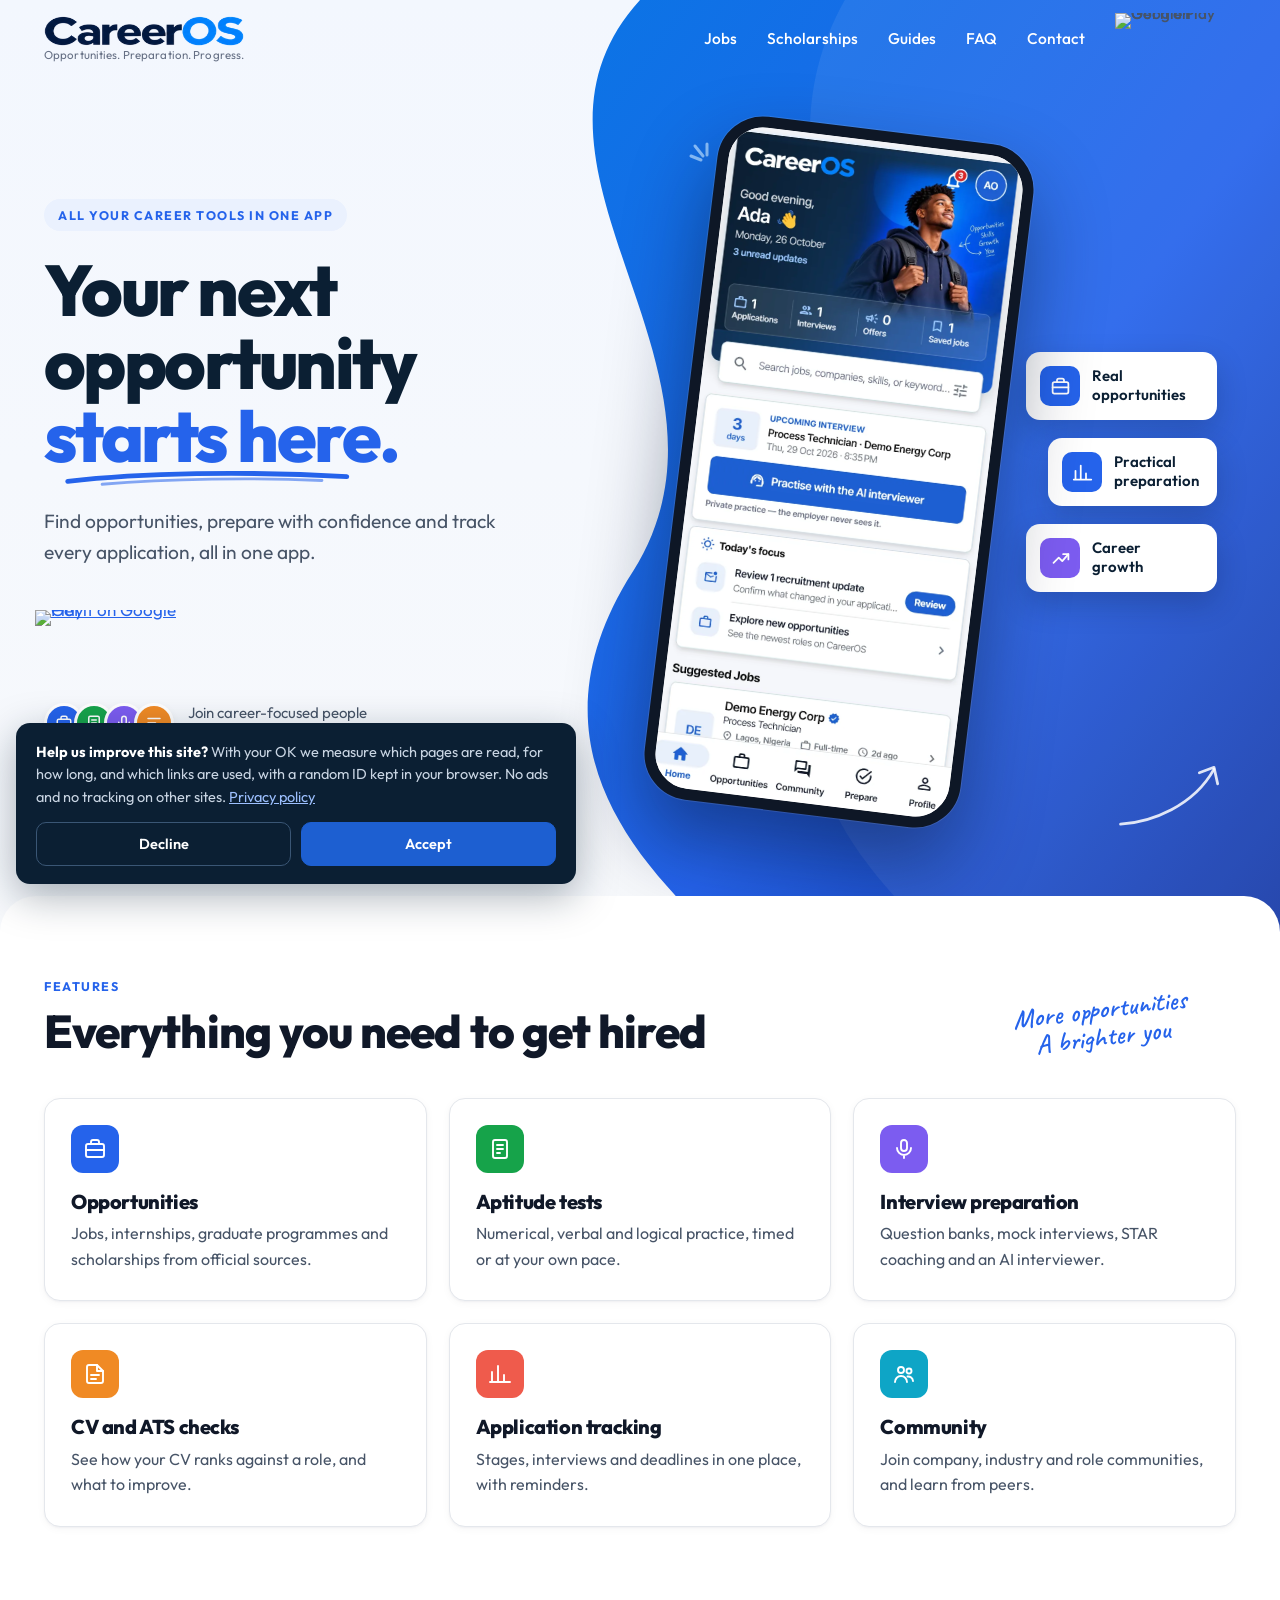
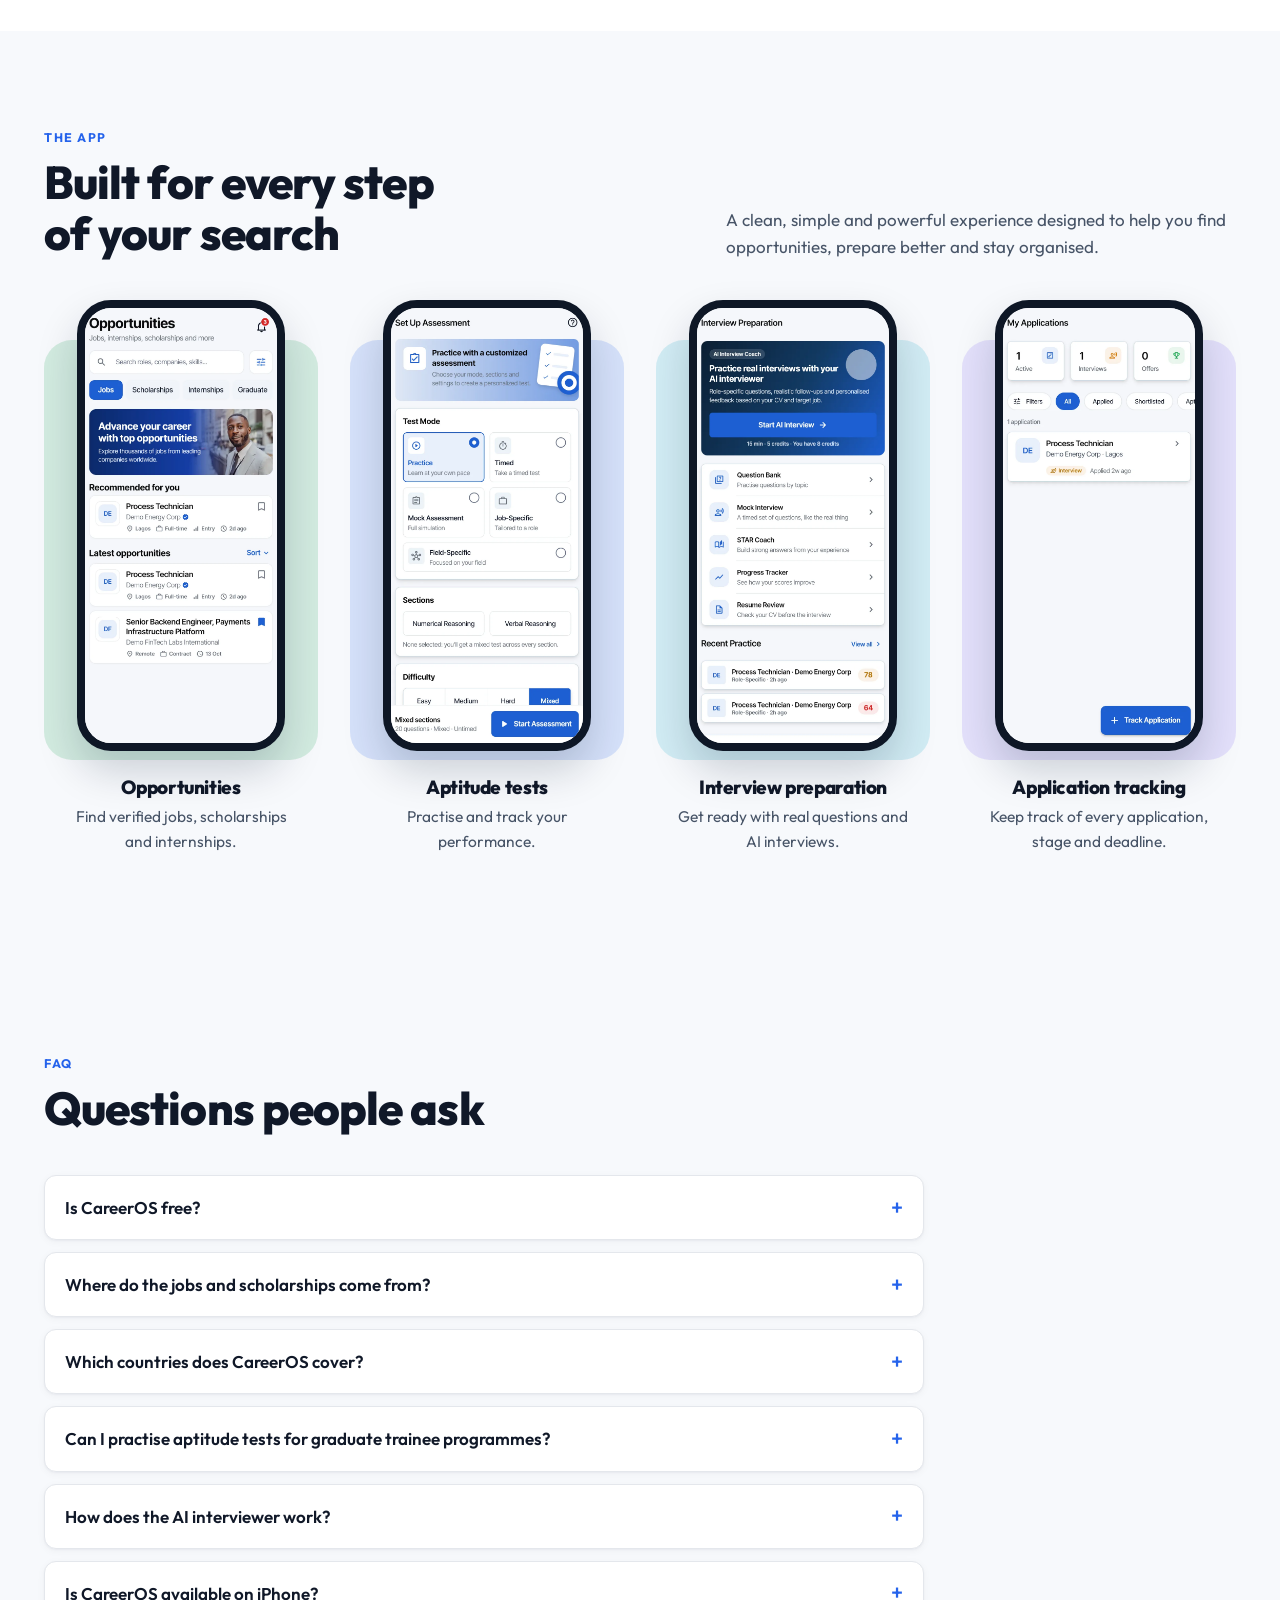
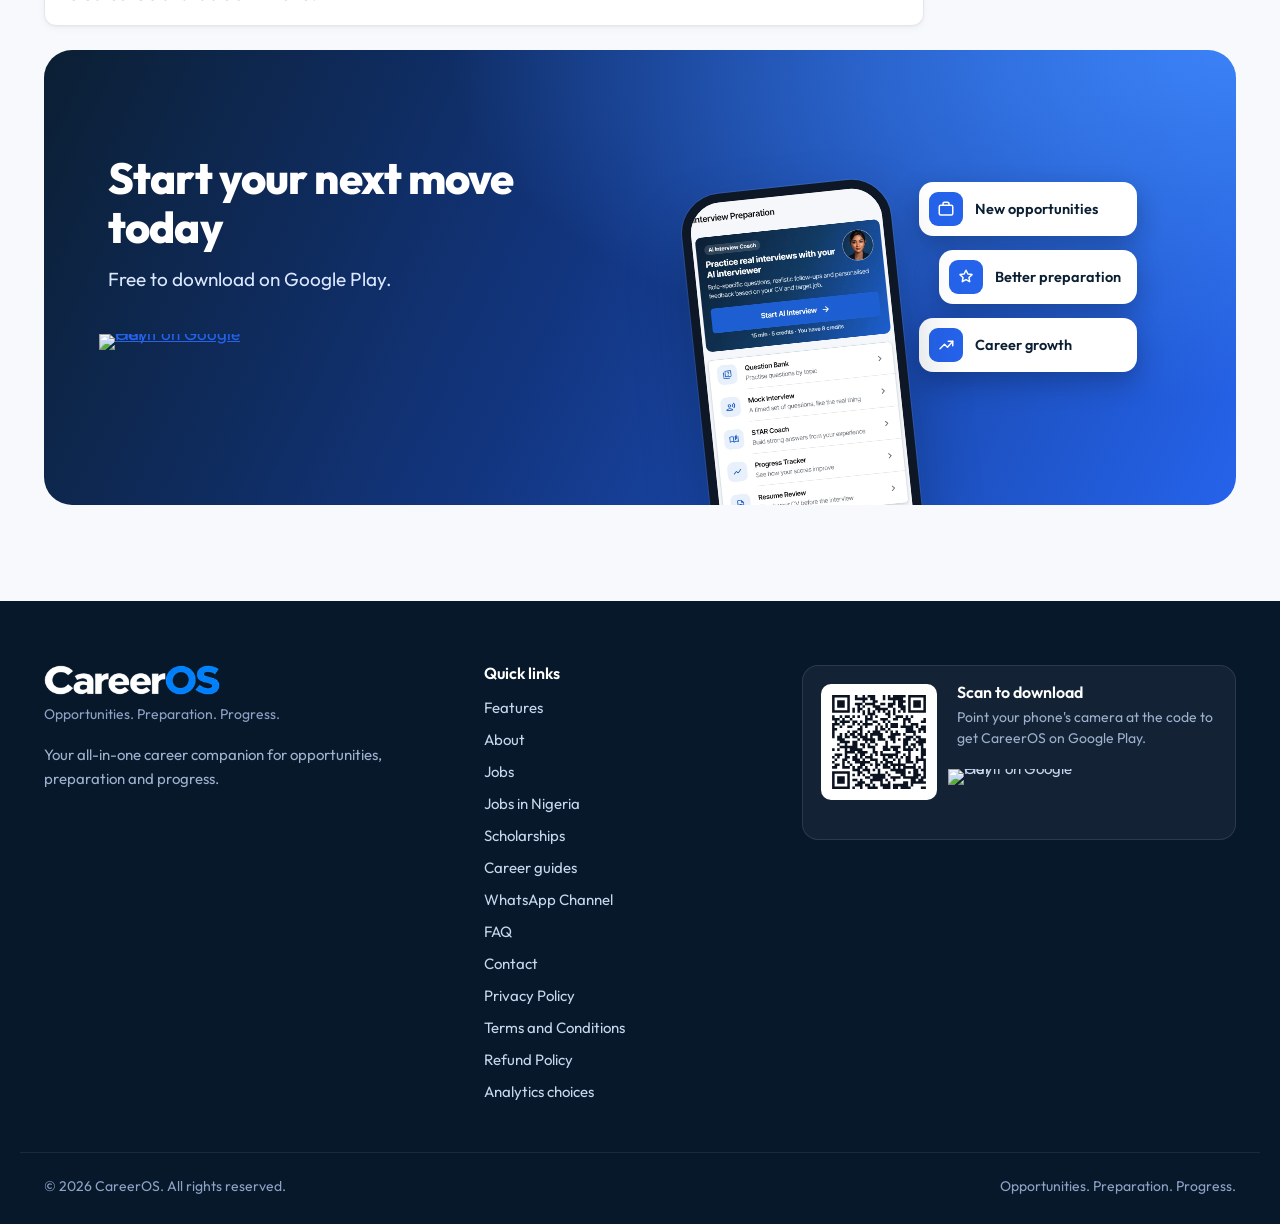
==== commit ae8dfa52: "Link the WhatsApp Channel" ====
--- a/index.html
+++ b/index.html
@@ -140,7 +140,7 @@
         <a href="guides/">Guides</a>
         <a href="#faq">FAQ</a>
         <a href="mailto:careeros.info@gmail.com">Contact</a>
-        <a class="nav-badge" href="https://play.google.com/store/apps/details?id=com.careeros.careeros"><img src="https://play.google.com/intl/en_us/badges/static/images/badges/en_badge_web_generic.png" alt="Get it on Google Play" width="646" height="250"></a>
+        <a class="nav-badge" href="https://play.google.com/store/apps/details?id=com.careeros.careeros&amp;referrer=utm_source%3Dsite%26utm_medium%3Dlanding%26utm_campaign%3Dhome"><img src="https://play.google.com/intl/en_us/badges/static/images/badges/en_badge_web_generic.png" alt="Get it on Google Play" width="646" height="250"></a>
       </nav>
     </div>
   </header>
@@ -168,7 +168,7 @@
             <span class="accent">starts here.<svg class="swoosh" viewBox="0 0 300 18" aria-hidden="true" focusable="false"><path d="M4 13 C 80 4, 190 2, 296 8" /><path d="M40 16 C 110 10, 200 9, 270 12" /></svg></span>
           </h1>
           <p class="hero-lead">Find opportunities, prepare with confidence and track every application, all in one app.</p>
-          <a class="play-badge" href="https://play.google.com/store/apps/details?id=com.careeros.careeros"><img src="https://play.google.com/intl/en_us/badges/static/images/badges/en_badge_web_generic.png" alt="Get it on Google Play" width="646" height="250"></a>
+          <a class="play-badge" href="https://play.google.com/store/apps/details?id=com.careeros.careeros&amp;referrer=utm_source%3Dsite%26utm_medium%3Dlanding%26utm_campaign%3Dhome"><img src="https://play.google.com/intl/en_us/badges/static/images/badges/en_badge_web_generic.png" alt="Get it on Google Play" width="646" height="250"></a>
           <div class="proof">
             <div class="proof-icons" aria-hidden="true">
               <span class="pi blue"><svg viewBox="0 0 24 24"><rect x="3" y="7" width="18" height="13" rx="2"/><path d="M8 7V5a2 2 0 0 1 2-2h4a2 2 0 0 1 2 2v2"/></svg></span>
@@ -325,7 +325,7 @@
           <div class="cta-copy">
             <h2 id="cta-title">Start your next move today</h2>
             <p>Free to download on Google Play.</p>
-            <a class="play-badge" href="https://play.google.com/store/apps/details?id=com.careeros.careeros"><img src="https://play.google.com/intl/en_us/badges/static/images/badges/en_badge_web_generic.png" alt="Get it on Google Play" width="646" height="250" loading="lazy"></a>
+            <a class="play-badge" href="https://play.google.com/store/apps/details?id=com.careeros.careeros&amp;referrer=utm_source%3Dsite%26utm_medium%3Dlanding%26utm_campaign%3Dhome"><img src="https://play.google.com/intl/en_us/badges/static/images/badges/en_badge_web_generic.png" alt="Get it on Google Play" width="646" height="250" loading="lazy"></a>
           </div>
           <div class="cta-visual">
             <div class="phone cta-phone"><img src="assets/screen-ai-interviewer.webp" alt="CareerOS AI interviewer hub" width="780" height="1688" loading="lazy" decoding="async"></div>
@@ -355,6 +355,7 @@
         <a href="jobs/in-nigeria.html">Jobs in Nigeria</a>
         <a href="scholarships/">Scholarships</a>
         <a href="guides/">Career guides</a>
+        <a href="https://whatsapp.com/channel/0029Vb968xUBVJl8TiIpG80P" target="_blank" rel="noopener">WhatsApp Channel</a>
         <a href="./#faq">FAQ</a>
         <a href="mailto:careeros.info@gmail.com">Contact</a>
         <a href="privacy.html">Privacy Policy</a>
@@ -363,11 +364,11 @@
         <a href="#" class="consent-link" data-consent-settings hidden>Analytics choices</a>
       </nav>
       <div class="qr-card">
-        <a class="qr-code" href="https://play.google.com/store/apps/details?id=com.careeros.careeros"><img src="assets/qr-google-play.svg" alt="QR code linking to CareerOS on Google Play" width="112" height="112" loading="lazy"></a>
+        <a class="qr-code" href="https://play.google.com/store/apps/details?id=com.careeros.careeros&amp;referrer=utm_source%3Dsite%26utm_medium%3Dlanding%26utm_campaign%3Dhome"><img src="assets/qr-google-play.svg" alt="QR code linking to CareerOS on Google Play" width="112" height="112" loading="lazy"></a>
         <div>
           <h2>Scan to download</h2>
           <p>Point your phone's camera at the code to get CareerOS on Google Play.</p>
-          <a class="play-badge" href="https://play.google.com/store/apps/details?id=com.careeros.careeros"><img src="https://play.google.com/intl/en_us/badges/static/images/badges/en_badge_web_generic.png" alt="Get it on Google Play" width="646" height="250" loading="lazy"></a>
+          <a class="play-badge" href="https://play.google.com/store/apps/details?id=com.careeros.careeros&amp;referrer=utm_source%3Dsite%26utm_medium%3Dlanding%26utm_campaign%3Dhome"><img src="https://play.google.com/intl/en_us/badges/static/images/badges/en_badge_web_generic.png" alt="Get it on Google Play" width="646" height="250" loading="lazy"></a>
         </div>
       </div>
     </div>
--- a/styles.css
+++ b/styles.css
@@ -266,6 +266,10 @@
 
   .hero-visual { margin: 0 calc(-1 * var(--gutter)); padding: 44px var(--gutter) 88px; background: radial-gradient(90% 60% at 80% 10%, #3B82F6 0%, rgba(59, 130, 246, 0) 70%), linear-gradient(160deg, var(--blue-tech) 0%, var(--blue) 50%, #1739A6 100%); border-radius: 60% 40% 0 0 / 44px 44px 0 0; }
   .hero-phone { width: min(250px, 66vw); transform: rotate(4deg); }
+  /* The three benefit cards sit as one even row under the phone instead of wrapping 2 + 1. */
+  .hero .float-cards { display: grid; grid-template-columns: repeat(3, minmax(0, 1fr)); gap: 8px; width: 100%; max-width: 420px; }
+  .hero .float-card { flex-direction: column; justify-content: flex-start; gap: 8px; padding: 12px 6px; text-align: center; font-size: 13px; line-height: 1.2; animation: none; }
+  .hero .float-card br { display: none; }
 
   .features { margin-top: -40px; border-radius: 28px 28px 0 0; padding: 56px 0 64px; }
   .section-head { flex-direction: column; align-items: flex-start; gap: 14px; margin-bottom: 28px; }
@@ -277,7 +281,10 @@
 
   .showcase { padding: 56px 0 64px; }
   .br-wide { display: none; }
-  .screen { flex-basis: 72%; max-width: 280px; }
+  /* Smaller phones so one and a half show at once: it reads as a swipeable row, not a wall. */
+  .screen { flex-basis: 58%; max-width: 230px; }
+  .screen-stage { padding: 0 6%; }
+  .screen .phone { border-width: 6px; border-radius: 26px; }
   .screen h3 { margin-top: 20px; font-size: 18px; }
 
   .cta { padding-bottom: 56px; }
@@ -288,6 +295,8 @@
 
   .site-footer { padding-top: 48px; }
   .footer-grid { grid-template-columns: 1fr; gap: 32px; }
+  .footer-links { display: grid; grid-template-columns: 1fr 1fr; gap: 10px 16px; }
+  .footer-links h2 { grid-column: 1 / -1; }
   .qr-card { max-width: none; }
   .footer-bottom { flex-direction: column; margin-top: 36px; }
 }
@@ -297,6 +306,9 @@
   .feature { display: grid; grid-template-columns: 48px 1fr; column-gap: 16px; padding: 18px; }
   .feature .f-icon { grid-row: span 2; }
   .feature h3 { margin: 0 0 4px; }
+  /* A QR code is no use on the phone that is showing it: keep just the store badge. */
+  .qr-card { background: none; border: 0; padding: 0; }
+  .qr-card .qr-code, .qr-card h2, .qr-card p { display: none; }
 }
 
 @media (max-width: 400px) {
@@ -320,7 +332,7 @@
 .faq-item summary { cursor: pointer; list-style: none; padding: 18px 52px 18px 20px; position: relative; color: var(--ink); font-weight: 600; font-size: 17px; }
 .faq-item summary::-webkit-details-marker { display: none; }
 .faq-item summary::after { content: "+"; position: absolute; right: 20px; top: 50%; transform: translateY(-50%); color: var(--blue); font-size: 22px; font-weight: 500; }
-.faq-item[open] summary::after { content: "2"; }
+.faq-item[open] summary::after { content: "\2212"; }
 .faq-item p { margin: 0; padding: 0 20px 18px; line-height: 1.6; }
 @media (max-width: 640px) { .faq { padding: 64px 0 8px; } .faq-item summary { font-size: 16px; } }
 
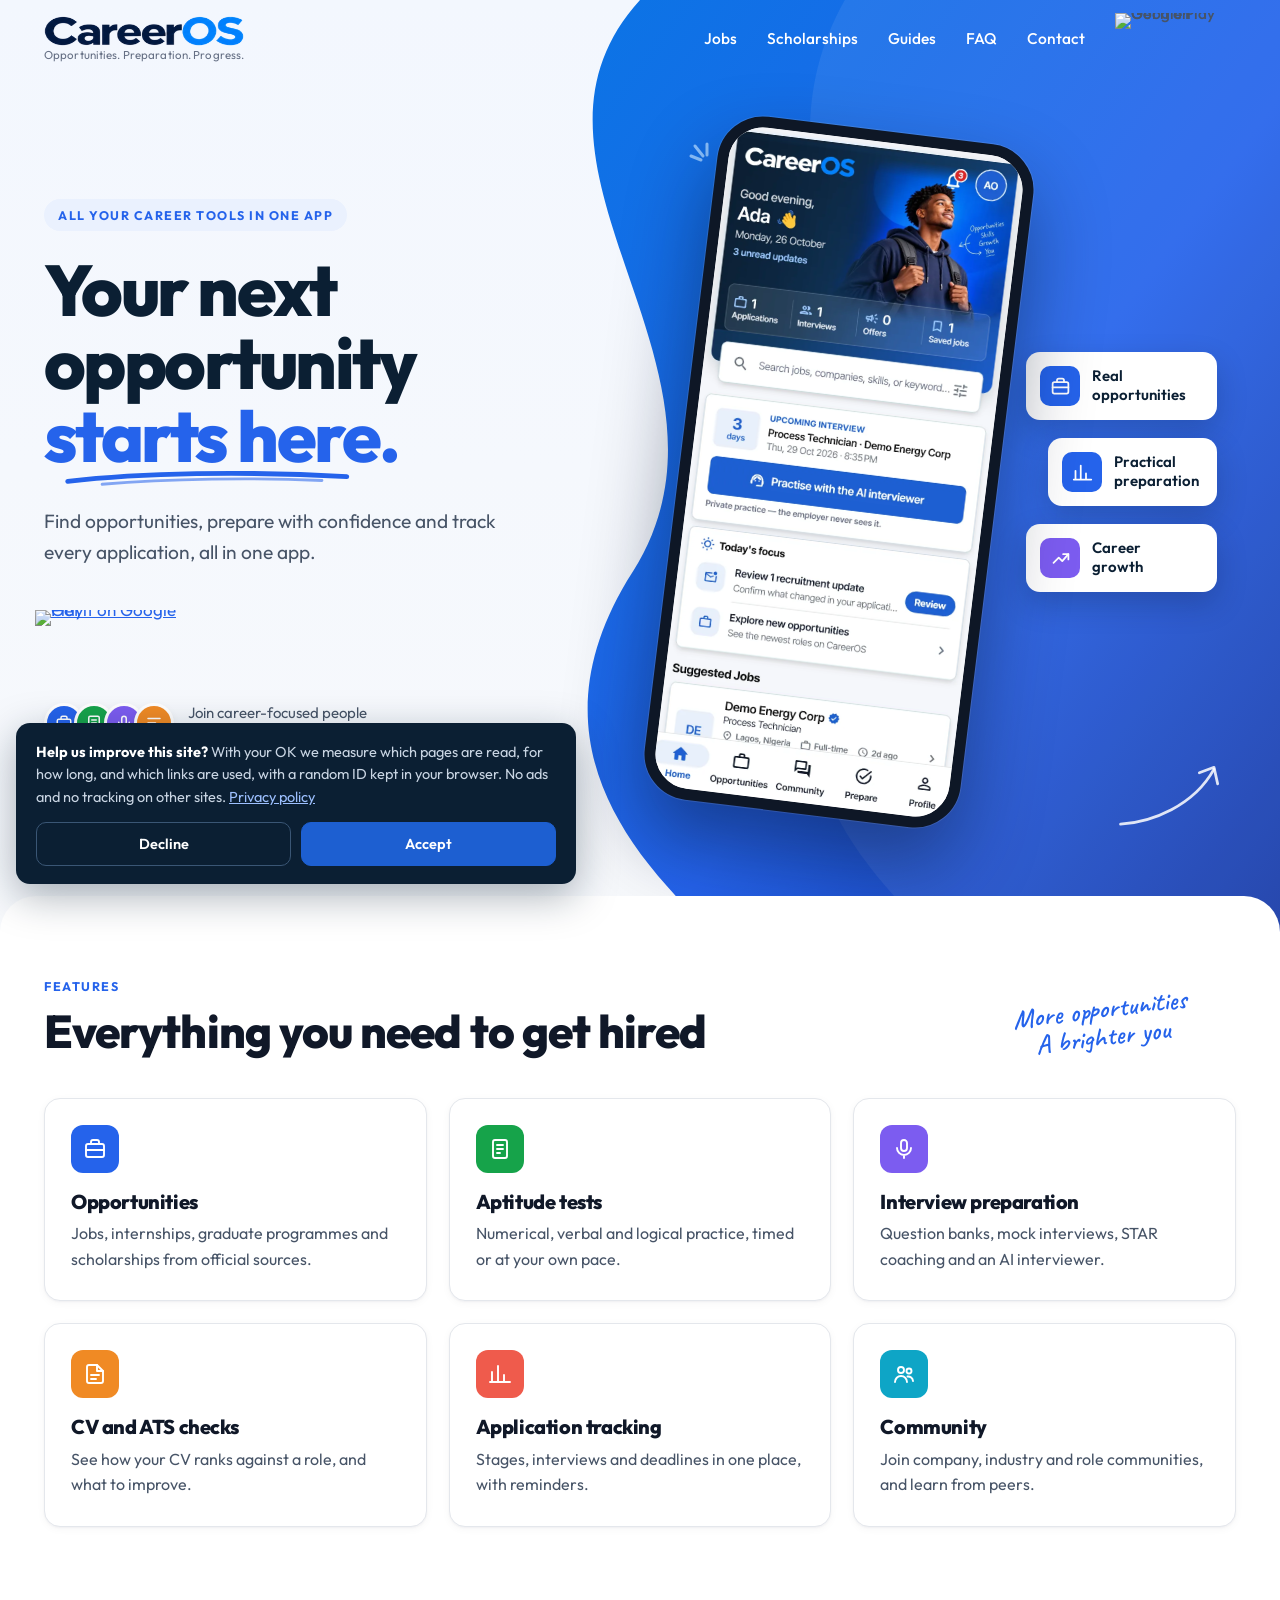
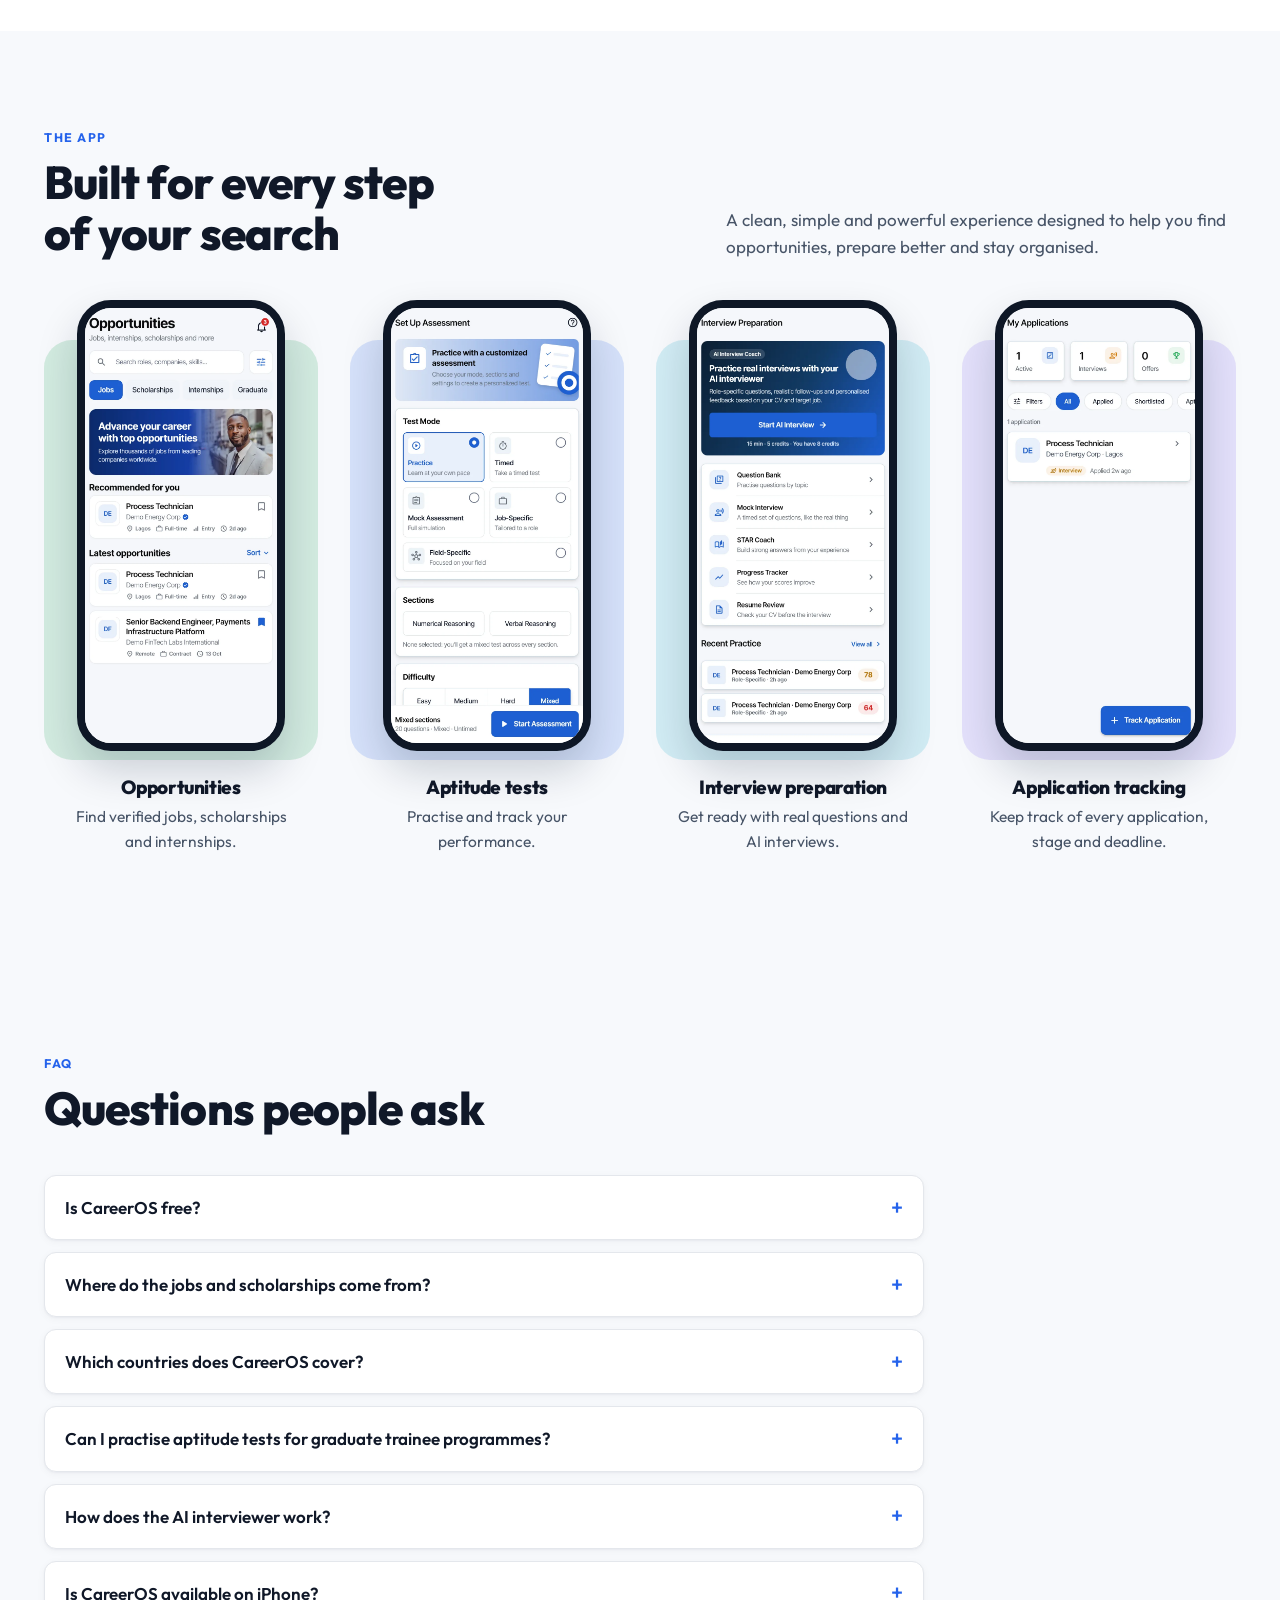
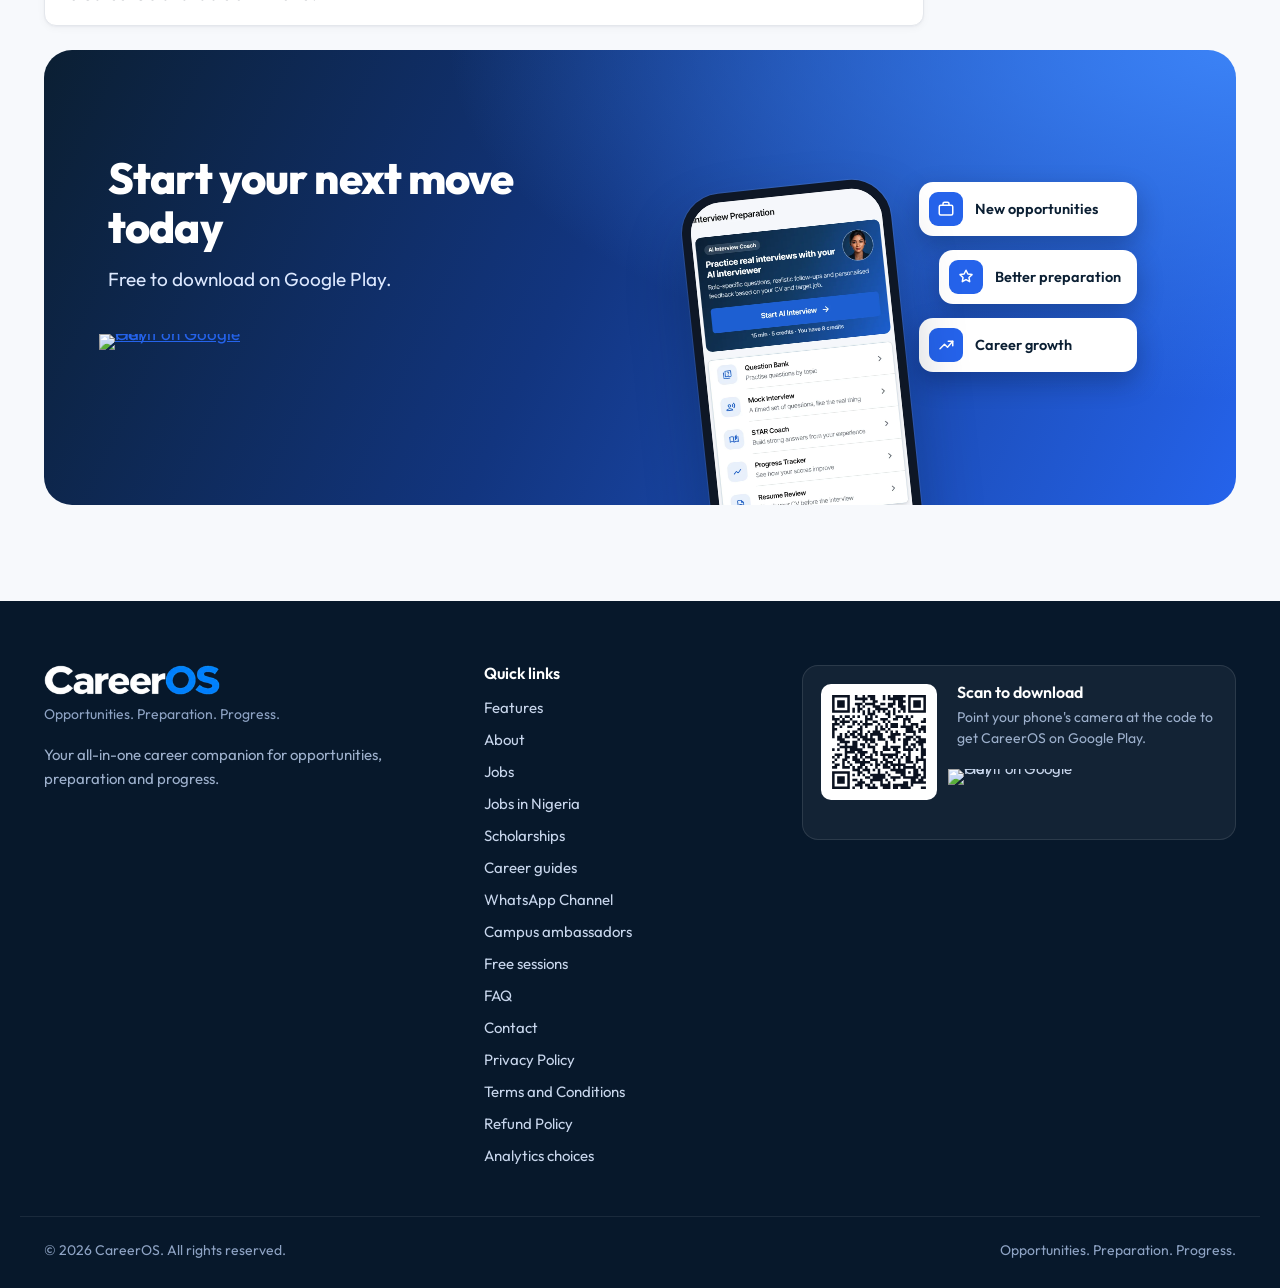
==== commit 15f6fdff: "Campus ambassadors and free career sessions pages Co-Authored-By: Claude Opus 5.5 <noreply@anthropic" ====
--- a/index.html
+++ b/index.html
@@ -356,6 +356,8 @@
         <a href="scholarships/">Scholarships</a>
         <a href="guides/">Career guides</a>
         <a href="https://whatsapp.com/channel/0029Vb968xUBVJl8TiIpG80P" target="_blank" rel="noopener">WhatsApp Channel</a>
+        <a href="campus/ambassadors.html">Campus ambassadors</a>
+        <a href="campus/sessions.html">Free sessions</a>
         <a href="./#faq">FAQ</a>
         <a href="mailto:careeros.info@gmail.com">Contact</a>
         <a href="privacy.html">Privacy Policy</a>
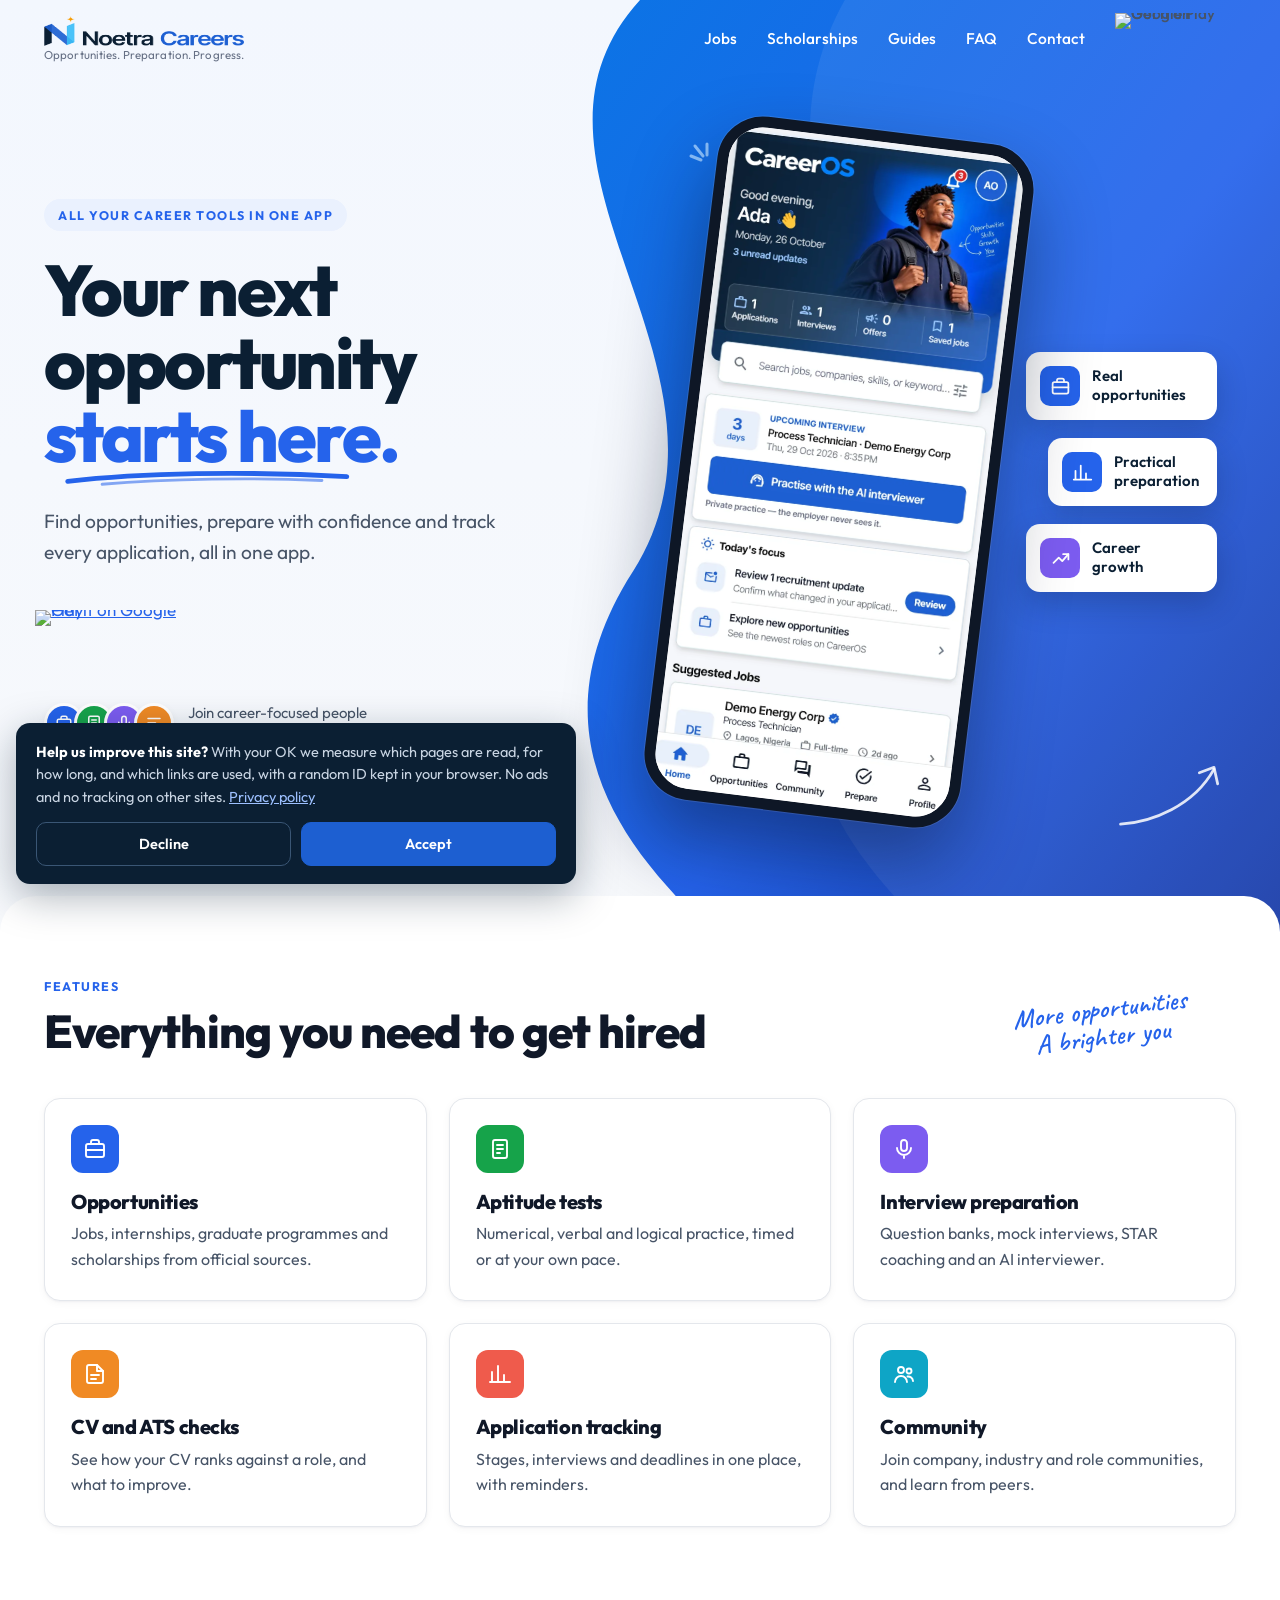
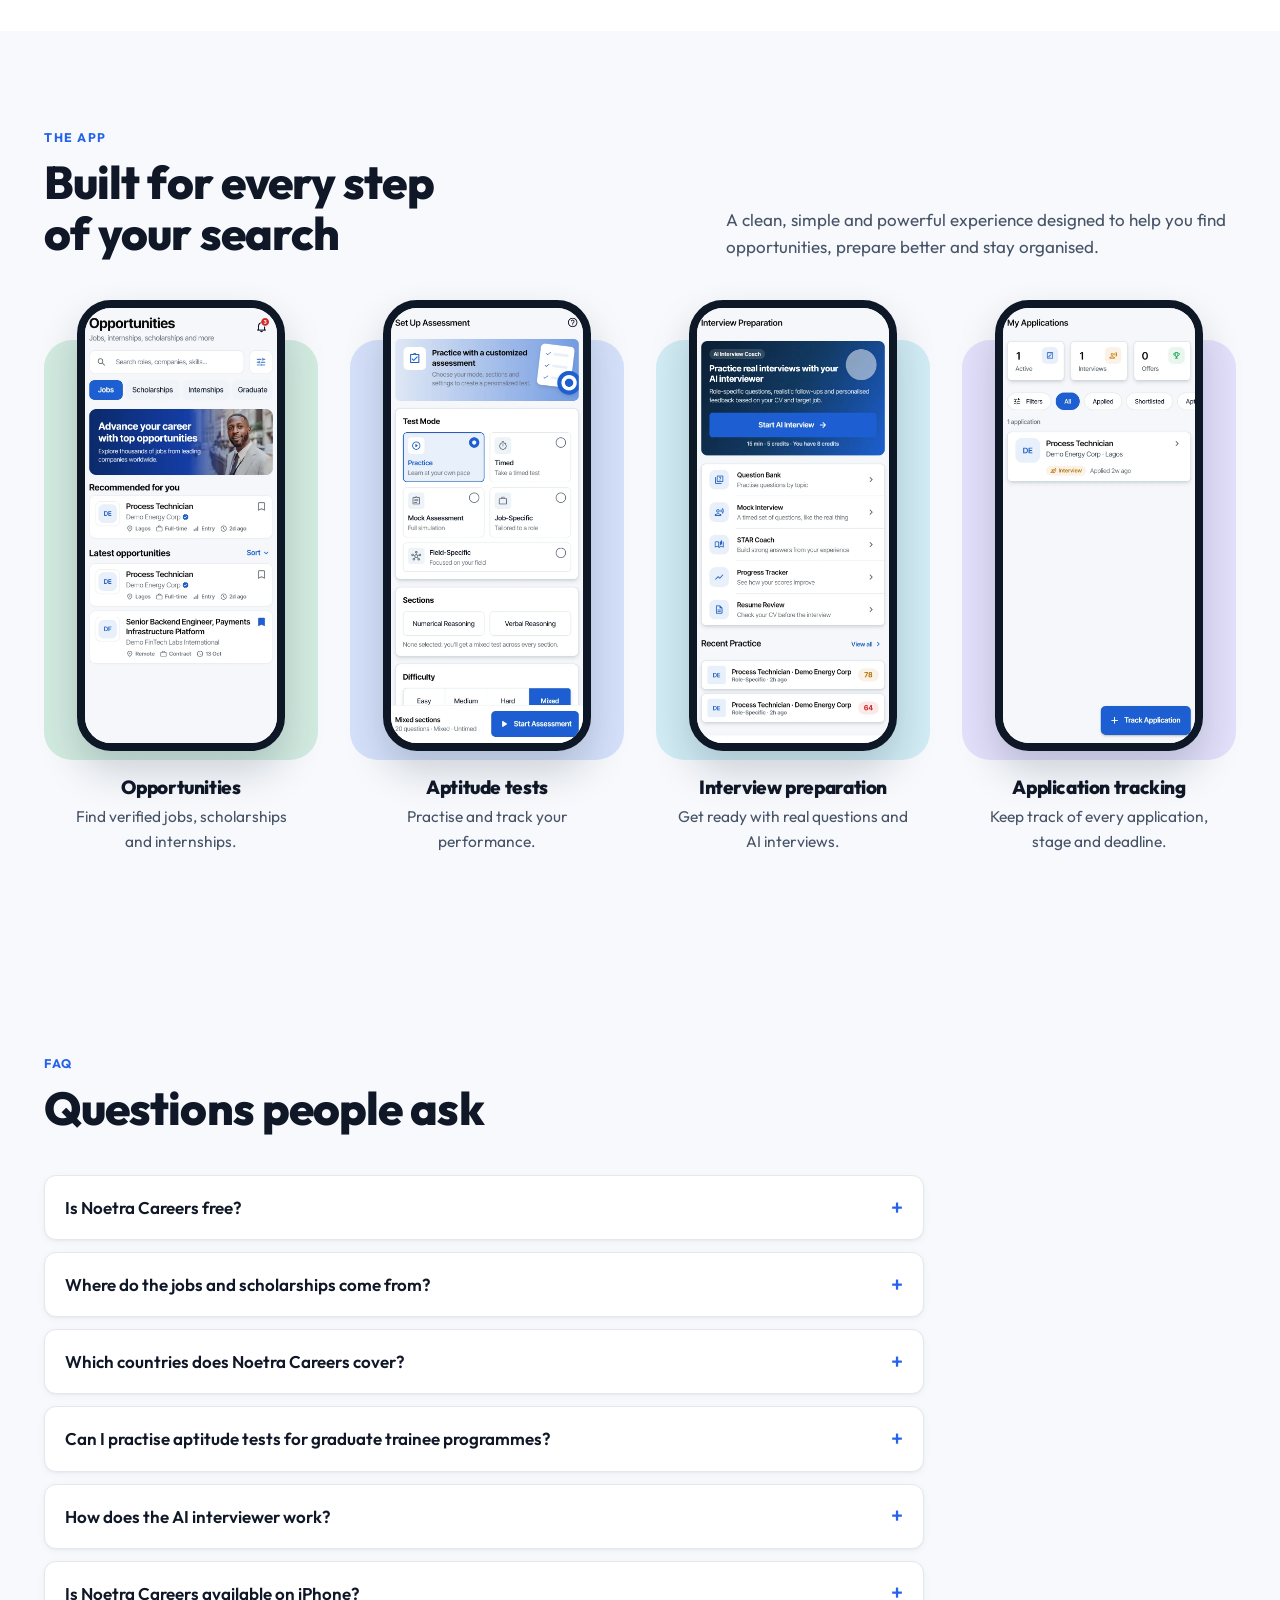
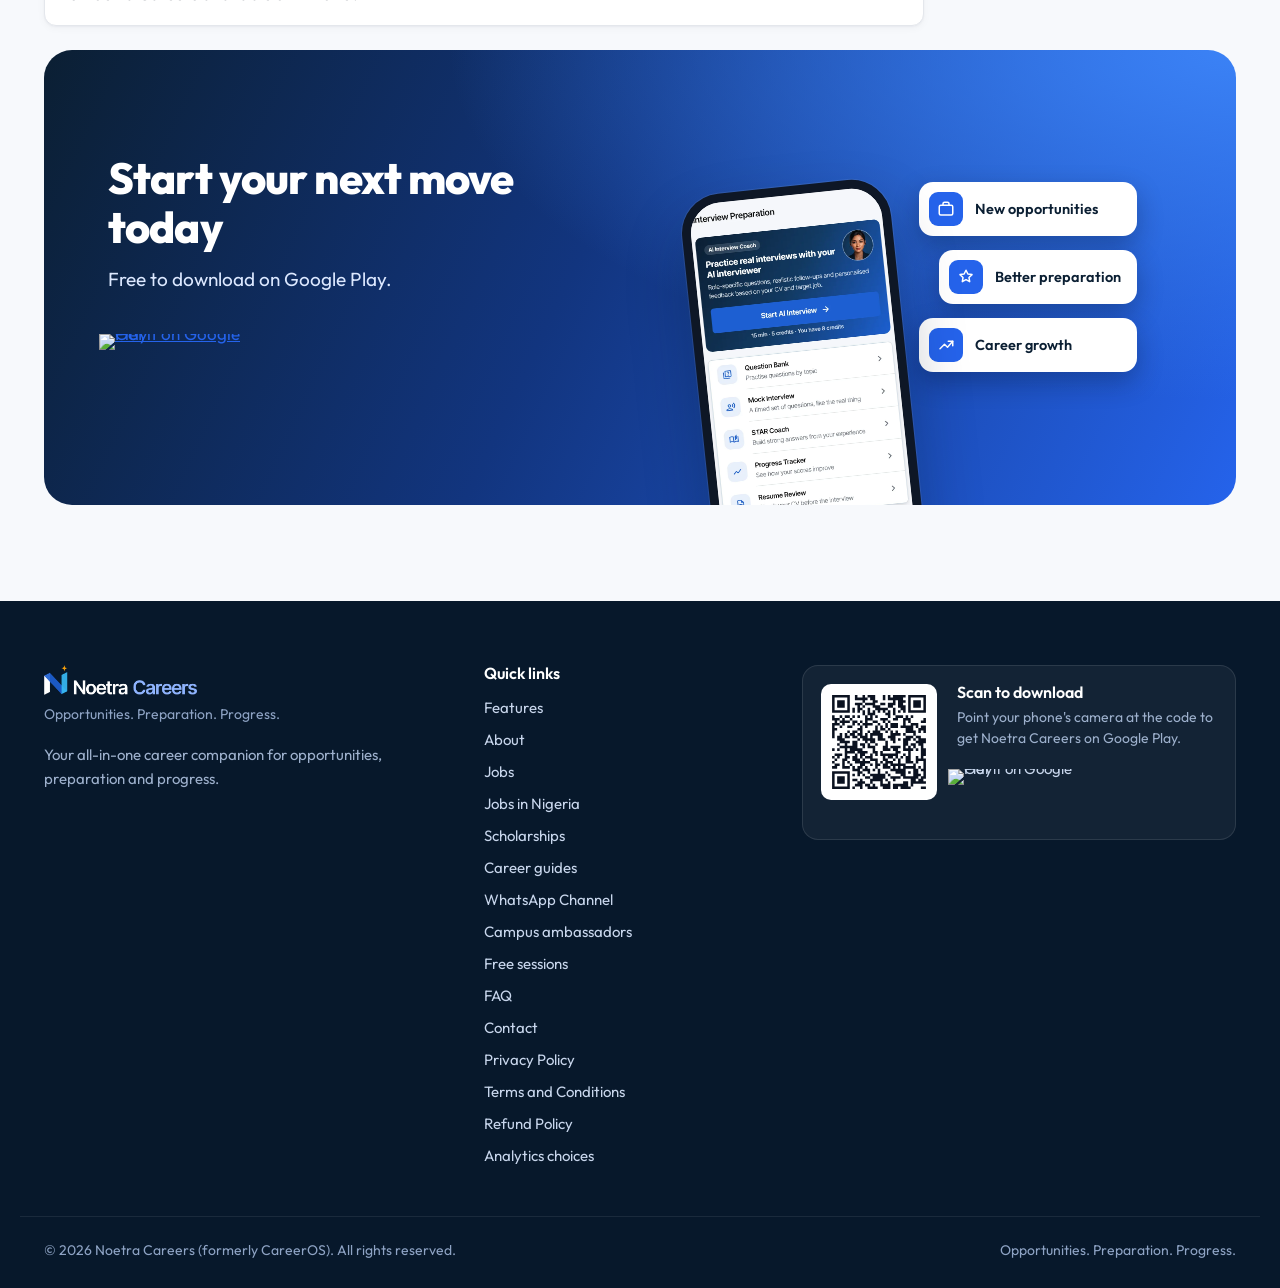
==== commit a96e3cd6: "Rebrand to Noetra Careers (formerly CareerOS)" ====
--- a/index.html
+++ b/index.html
@@ -3,24 +3,24 @@
 <head>
   <meta charset="utf-8">
   <meta name="viewport" content="width=device-width, initial-scale=1">
-  <title>CareerOS: Jobs, Scholarships, Aptitude Tests and Interview Prep App</title>
-  <meta name="description" content="CareerOS is a free Android app to find jobs, internships, graduate programmes and scholarships, practise aptitude tests and interviews, check your CV and track every application.">
+  <title>Noetra Careers: Jobs, Scholarships, Aptitude Tests and Interview Prep App</title>
+  <meta name="description" content="Noetra Careers is a free Android app to find jobs, internships, graduate programmes and scholarships, practise aptitude tests and interviews, check your CV and track every application.">
   <link rel="canonical" href="https://pintinz.github.io/">
   <meta name="theme-color" content="#0B1F33">
   <link rel="icon" href="assets/careeros-symbol.png">
   <link rel="apple-touch-icon" href="assets/careeros-symbol.png">
 
   <meta property="og:type" content="website">
-  <meta property="og:site_name" content="CareerOS">
-  <meta property="og:title" content="CareerOS: Your next opportunity starts here">
+  <meta property="og:site_name" content="Noetra Careers">
+  <meta property="og:title" content="Noetra Careers: Your next opportunity starts here">
   <meta property="og:description" content="Find opportunities, prepare with confidence and track every application, all in one app. Free on Google Play.">
   <meta property="og:url" content="https://pintinz.github.io/">
   <meta property="og:image" content="https://pintinz.github.io/assets/og-image.png">
   <meta property="og:image:width" content="1200">
   <meta property="og:image:height" content="630">
-  <meta property="og:image:alt" content="CareerOS app on a phone next to the line: Your next opportunity starts here.">
+  <meta property="og:image:alt" content="Noetra Careers app on a phone next to the line: Your next opportunity starts here.">
   <meta name="twitter:card" content="summary_large_image">
-  <meta name="twitter:title" content="CareerOS: Your next opportunity starts here">
+  <meta name="twitter:title" content="Noetra Careers: Your next opportunity starts here">
   <meta name="twitter:description" content="Find opportunities, prepare with confidence and track every application, all in one app.">
   <meta name="twitter:image" content="https://pintinz.github.io/assets/og-image.png">
 
@@ -28,7 +28,7 @@
   {
     "@context": "https://schema.org",
     "@type": "MobileApplication",
-    "name": "CareerOS: Jobs & Career Prep",
+    "name": "Noetra Careers: Jobs & Career Prep",
     "operatingSystem": "Android",
     "applicationCategory": "BusinessApplication",
     "url": "https://pintinz.github.io/",
@@ -42,7 +42,7 @@
 {
   "@context": "https://schema.org",
   "@type": "Organization",
-  "name": "CareerOS",
+  "name": "Noetra Careers",
   "url": "https://pintinz.github.io/",
   "logo": "https://pintinz.github.io/assets/careeros-symbol.png",
   "email": "careeros.info@gmail.com",
@@ -55,7 +55,7 @@
 {
   "@context": "https://schema.org",
   "@type": "WebSite",
-  "name": "CareerOS",
+  "name": "Noetra Careers",
   "url": "https://pintinz.github.io/"
 }
   </script>
@@ -66,10 +66,10 @@
   "mainEntity": [
     {
       "@type": "Question",
-      "name": "Is CareerOS free?",
-      "acceptedAnswer": {
-        "@type": "Answer",
-        "text": "Yes. CareerOS is free to download on Google Play, and searching opportunities, tracking applications and most practice tools are free. A few advanced tools, such as AI interviews, use CareerOS credits, which you can earn by watching a short ad or buy in the app."
+      "name": "Is Noetra Careers free?",
+      "acceptedAnswer": {
+        "@type": "Answer",
+        "text": "Yes. Noetra Careers is free to download on Google Play, and searching opportunities, tracking applications and most practice tools are free. A few advanced tools, such as AI interviews, use Noetra credits, which you can earn by watching a short ad or buy in the app."
       }
     },
     {
@@ -82,10 +82,10 @@
     },
     {
       "@type": "Question",
-      "name": "Which countries does CareerOS cover?",
-      "acceptedAnswer": {
-        "@type": "Answer",
-        "text": "CareerOS lists opportunities from many countries, with a focus on Nigeria and the rest of Africa, plus scholarships to study in the UK, Europe and beyond. You can filter by country, region and work mode."
+      "name": "Which countries does Noetra Careers cover?",
+      "acceptedAnswer": {
+        "@type": "Answer",
+        "text": "Noetra Careers lists opportunities from many countries, with a focus on Nigeria and the rest of Africa, plus scholarships to study in the UK, Europe and beyond. You can filter by country, region and work mode."
       }
     },
     {
@@ -93,7 +93,7 @@
       "name": "Can I practise aptitude tests for graduate trainee programmes?",
       "acceptedAnswer": {
         "@type": "Answer",
-        "text": "Yes. CareerOS has numerical, verbal and logical reasoning practice in the style used by many employers, timed or at your own pace. The questions are original to CareerOS, and CareerOS is not affiliated with any test publisher."
+        "text": "Yes. Noetra Careers has numerical, verbal and logical reasoning practice in the style used by many employers, timed or at your own pace. The questions are original to Noetra Careers, and Noetra Careers is not affiliated with any test publisher."
       }
     },
     {
@@ -106,10 +106,10 @@
     },
     {
       "@type": "Question",
-      "name": "Is CareerOS available on iPhone?",
-      "acceptedAnswer": {
-        "@type": "Answer",
-        "text": "Not yet. CareerOS is available for Android on Google Play."
+      "name": "Is Noetra Careers available on iPhone?",
+      "acceptedAnswer": {
+        "@type": "Answer",
+        "text": "Not yet. Noetra Careers is available for Android on Google Play."
       }
     }
   ]
@@ -127,8 +127,8 @@
 
   <header class="site-header" data-nav>
     <div class="wrap">
-      <a class="brand" href="./" aria-label="CareerOS home">
-        <img src="assets/careeros-wordmark.png" alt="CareerOS" width="328" height="56">
+      <a class="brand" href="./" aria-label="Noetra Careers home">
+        <img src="assets/careeros-wordmark.png" alt="Noetra Careers" width="286" height="56">
         <span class="brand-tagline">Opportunities. Preparation. Progress.</span>
       </a>
       <button class="nav-toggle" type="button" aria-expanded="false" aria-controls="site-nav" aria-label="Open menu">
@@ -183,9 +183,9 @@
         <div class="hero-visual">
           <svg class="spark spark-a" viewBox="0 0 40 40" aria-hidden="true" focusable="false"><path d="M6 14 L16 18 M10 4 L18 14 M22 2 L22 13"/></svg>
           <div class="phone hero-phone">
-            <img src="assets/screen-home.webp" alt="CareerOS Home screen: greeting, application summary, search and upcoming interview" width="780" height="1688" fetchpriority="high">
-          </div>
-          <ul class="float-cards" aria-label="What CareerOS gives you">
+            <img src="assets/screen-home.webp" alt="Noetra Careers Home screen: greeting, application summary, search and upcoming interview" width="780" height="1688" fetchpriority="high">
+          </div>
+          <ul class="float-cards" aria-label="What Noetra Careers gives you">
             <li class="float-card">
               <span class="fc-icon blue" aria-hidden="true"><svg viewBox="0 0 24 24"><rect x="3" y="7" width="18" height="13" rx="2"/><path d="M8 7V5a2 2 0 0 1 2-2h4a2 2 0 0 1 2 2v2M3 13h18"/></svg></span>
               <span>Real<br>opportunities</span>
@@ -292,28 +292,28 @@
         </div>
         <div class="faq-list">
           <details class="faq-item">
-            <summary>Is CareerOS free?</summary>
-            <p>Yes. CareerOS is free to download on Google Play, and searching opportunities, tracking applications and most practice tools are free. A few advanced tools, such as AI interviews, use CareerOS credits, which you can earn by watching a short ad or buy in the app.</p>
+            <summary>Is Noetra Careers free?</summary>
+            <p>Yes. Noetra Careers is free to download on Google Play, and searching opportunities, tracking applications and most practice tools are free. A few advanced tools, such as AI interviews, use Noetra credits, which you can earn by watching a short ad or buy in the app.</p>
           </details>
           <details class="faq-item">
             <summary>Where do the jobs and scholarships come from?</summary>
             <p>Listings come from employers' own career sites and official scholarship pages. Each one links to where you apply, and listings are removed when they close.</p>
           </details>
           <details class="faq-item">
-            <summary>Which countries does CareerOS cover?</summary>
-            <p>CareerOS lists opportunities from many countries, with a focus on Nigeria and the rest of Africa, plus scholarships to study in the UK, Europe and beyond. You can filter by country, region and work mode.</p>
+            <summary>Which countries does Noetra Careers cover?</summary>
+            <p>Noetra Careers lists opportunities from many countries, with a focus on Nigeria and the rest of Africa, plus scholarships to study in the UK, Europe and beyond. You can filter by country, region and work mode.</p>
           </details>
           <details class="faq-item">
             <summary>Can I practise aptitude tests for graduate trainee programmes?</summary>
-            <p>Yes. CareerOS has numerical, verbal and logical reasoning practice in the style used by many employers, timed or at your own pace. The questions are original to CareerOS, and CareerOS is not affiliated with any test publisher.</p>
+            <p>Yes. Noetra Careers has numerical, verbal and logical reasoning practice in the style used by many employers, timed or at your own pace. The questions are original to Noetra Careers, and Noetra Careers is not affiliated with any test publisher.</p>
           </details>
           <details class="faq-item">
             <summary>How does the AI interviewer work?</summary>
             <p>You choose a role, answer spoken questions, and get feedback on structure, clarity and examples, with STAR coaching. Only the transcript is saved, never the audio.</p>
           </details>
           <details class="faq-item">
-            <summary>Is CareerOS available on iPhone?</summary>
-            <p>Not yet. CareerOS is available for Android on Google Play.</p>
+            <summary>Is Noetra Careers available on iPhone?</summary>
+            <p>Not yet. Noetra Careers is available for Android on Google Play.</p>
           </details>
         </div>
       </div>
@@ -328,8 +328,8 @@
             <a class="play-badge" href="https://play.google.com/store/apps/details?id=com.careeros.careeros&amp;referrer=utm_source%3Dsite%26utm_medium%3Dlanding%26utm_campaign%3Dhome"><img src="https://play.google.com/intl/en_us/badges/static/images/badges/en_badge_web_generic.png" alt="Get it on Google Play" width="646" height="250" loading="lazy"></a>
           </div>
           <div class="cta-visual">
-            <div class="phone cta-phone"><img src="assets/screen-ai-interviewer.webp" alt="CareerOS AI interviewer hub" width="780" height="1688" loading="lazy" decoding="async"></div>
-            <ul class="float-cards cta-cards" aria-label="Why people use CareerOS">
+            <div class="phone cta-phone"><img src="assets/screen-ai-interviewer.webp" alt="Noetra AI interviewer hub" width="780" height="1688" loading="lazy" decoding="async"></div>
+            <ul class="float-cards cta-cards" aria-label="Why people use Noetra Careers">
               <li class="float-card"><span class="fc-icon blue" aria-hidden="true"><svg viewBox="0 0 24 24"><rect x="3" y="7" width="18" height="13" rx="2"/><path d="M8 7V5a2 2 0 0 1 2-2h4a2 2 0 0 1 2 2v2"/></svg></span><span>New opportunities</span></li>
               <li class="float-card"><span class="fc-icon blue" aria-hidden="true"><svg viewBox="0 0 24 24"><path d="M12 3l2.5 5 5.5.8-4 3.9.9 5.5L12 15.6 7.1 18.2 8 12.7 4 8.8 9.5 8z"/></svg></span><span>Better preparation</span></li>
               <li class="float-card"><span class="fc-icon blue" aria-hidden="true"><svg viewBox="0 0 24 24"><path d="M4 17l6-6 4 4 7-8"/><path d="M15 7h6v6"/></svg></span><span>Career growth</span></li>
@@ -343,7 +343,7 @@
   <footer class="site-footer">
     <div class="wrap footer-grid">
       <div class="footer-brand">
-        <img class="footer-logo" src="assets/careeros-wordmark-on-dark.png" alt="CareerOS" width="281" height="48">
+        <img class="footer-logo" src="assets/careeros-wordmark-on-dark.png" alt="Noetra Careers" width="245" height="48">
         <p class="footer-tagline">Opportunities. Preparation. Progress.</p>
         <p>Your all-in-one career companion for opportunities, preparation and progress.</p>
       </div>
@@ -366,16 +366,16 @@
         <a href="#" class="consent-link" data-consent-settings hidden>Analytics choices</a>
       </nav>
       <div class="qr-card">
-        <a class="qr-code" href="https://play.google.com/store/apps/details?id=com.careeros.careeros&amp;referrer=utm_source%3Dsite%26utm_medium%3Dlanding%26utm_campaign%3Dhome"><img src="assets/qr-google-play.svg" alt="QR code linking to CareerOS on Google Play" width="112" height="112" loading="lazy"></a>
+        <a class="qr-code" href="https://play.google.com/store/apps/details?id=com.careeros.careeros&amp;referrer=utm_source%3Dsite%26utm_medium%3Dlanding%26utm_campaign%3Dhome"><img src="assets/qr-google-play.svg" alt="QR code linking to Noetra Careers on Google Play" width="112" height="112" loading="lazy"></a>
         <div>
           <h2>Scan to download</h2>
-          <p>Point your phone's camera at the code to get CareerOS on Google Play.</p>
+          <p>Point your phone's camera at the code to get Noetra Careers on Google Play.</p>
           <a class="play-badge" href="https://play.google.com/store/apps/details?id=com.careeros.careeros&amp;referrer=utm_source%3Dsite%26utm_medium%3Dlanding%26utm_campaign%3Dhome"><img src="https://play.google.com/intl/en_us/badges/static/images/badges/en_badge_web_generic.png" alt="Get it on Google Play" width="646" height="250" loading="lazy"></a>
         </div>
       </div>
     </div>
     <div class="wrap footer-bottom">
-      <span>&copy; <span data-year>2026</span> CareerOS. All rights reserved.</span>
+      <span>&copy; <span data-year>2026</span> Noetra Careers (formerly CareerOS). All rights reserved.</span>
       <span>Opportunities. Preparation. Progress.</span>
     </div>
   </footer>
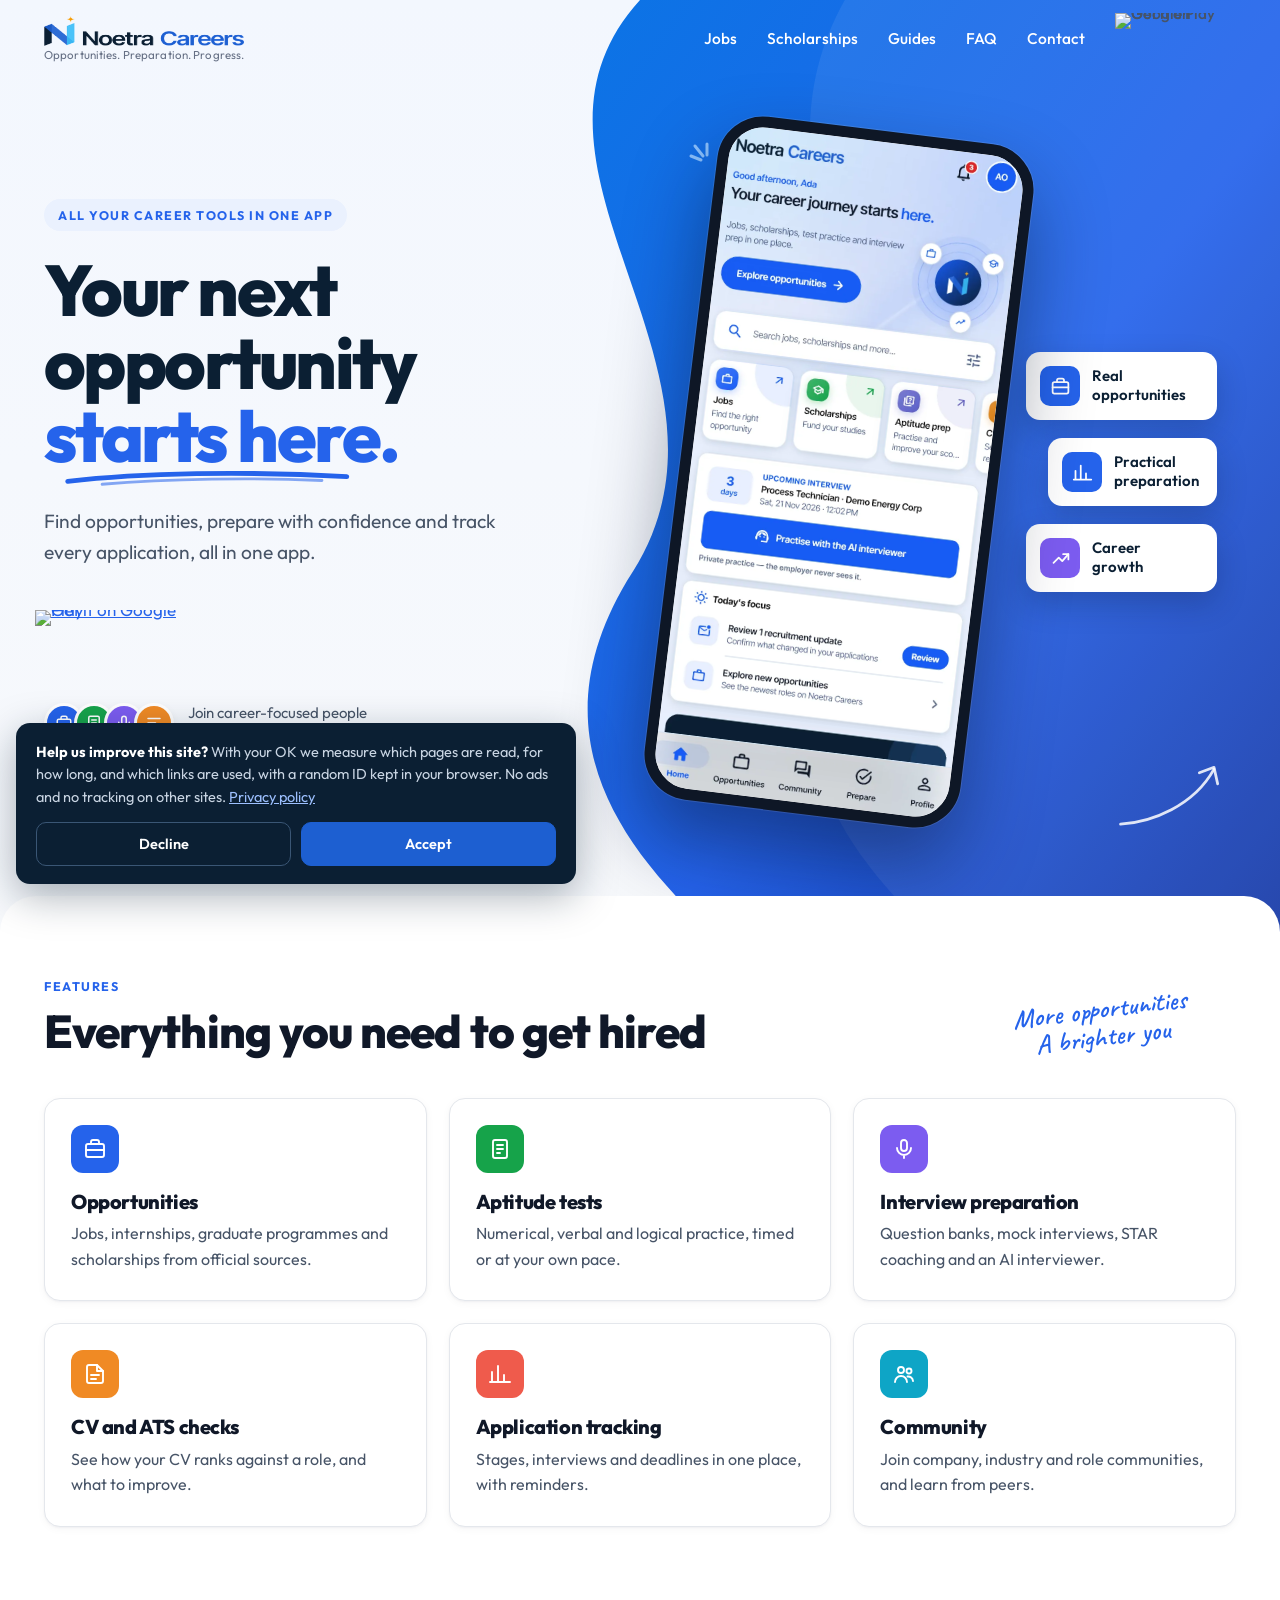
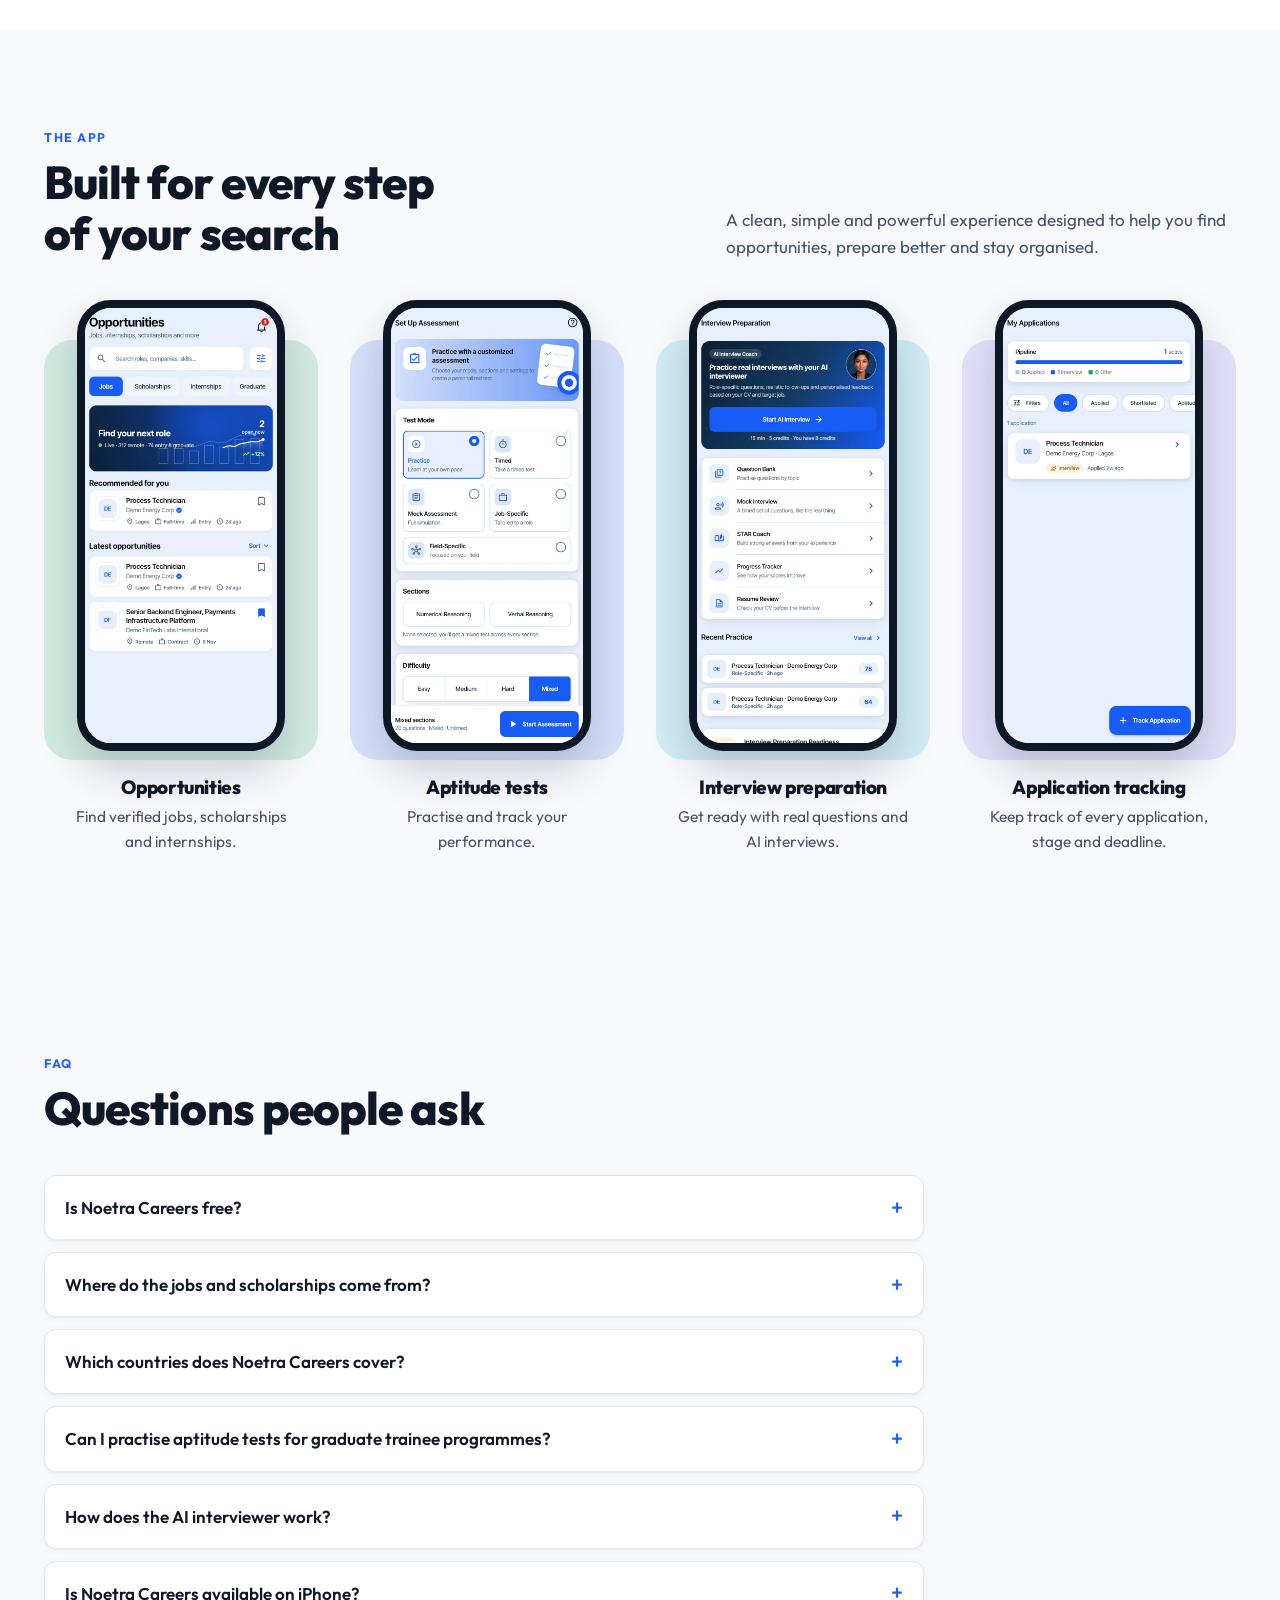
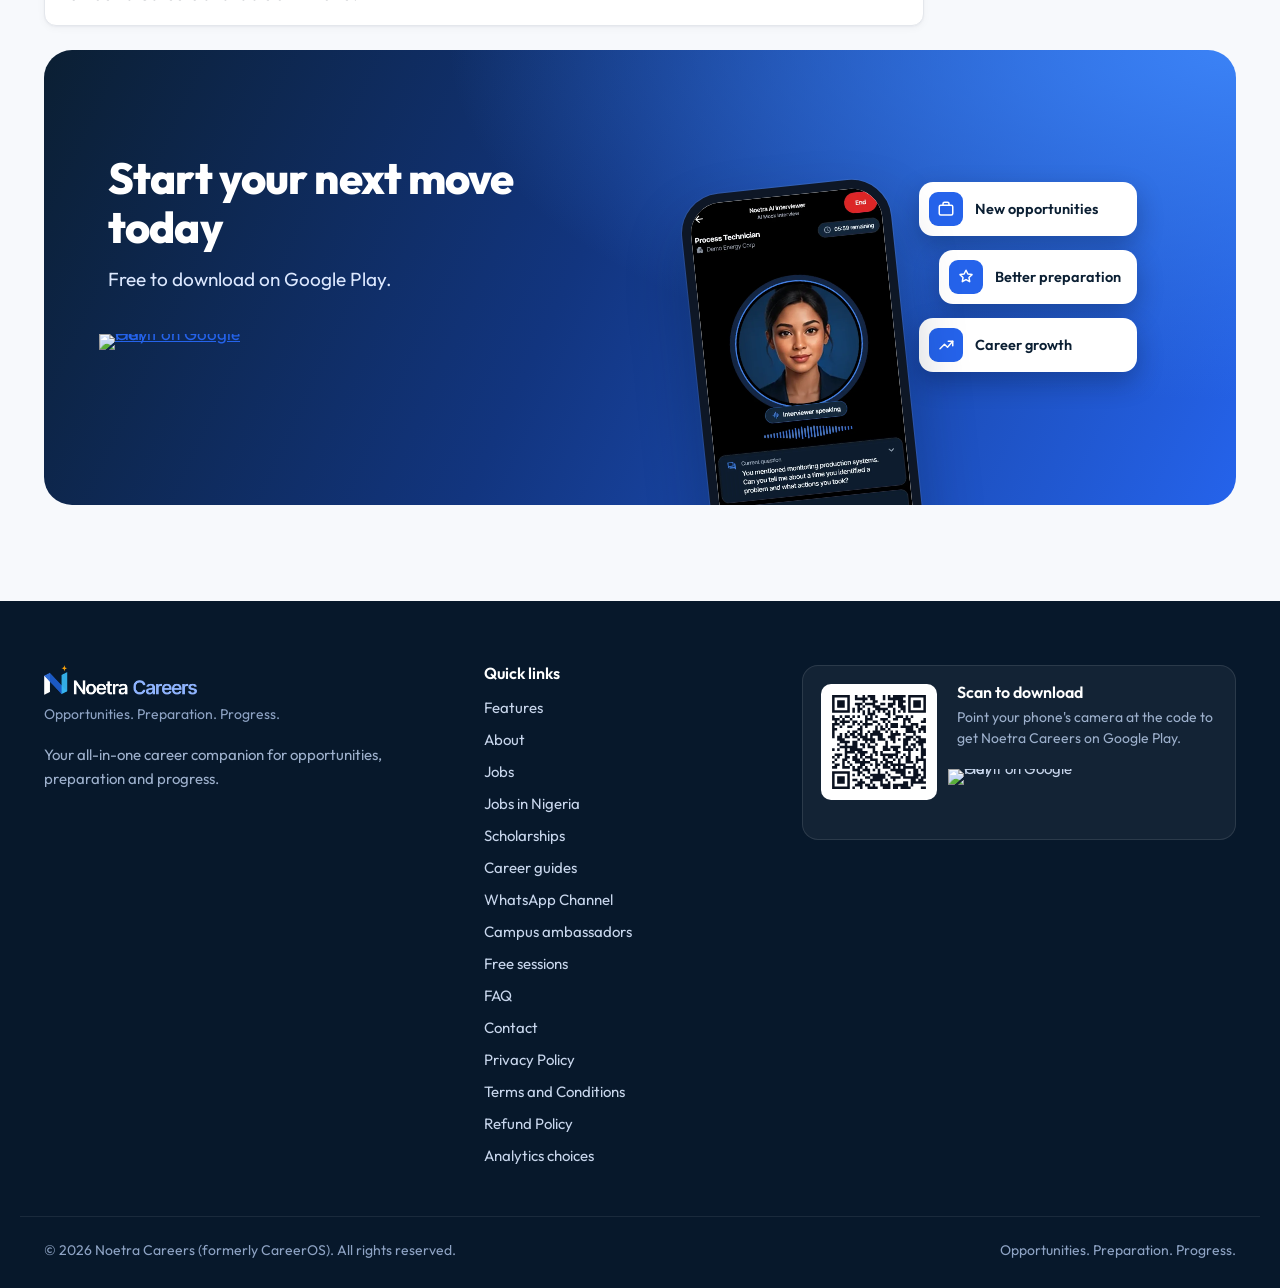
==== commit 2d7c39eb: "New app screenshots (Noetra Careers)" ====
--- a/index.html
+++ b/index.html
@@ -328,7 +328,7 @@
             <a class="play-badge" href="https://play.google.com/store/apps/details?id=com.careeros.careeros&amp;referrer=utm_source%3Dsite%26utm_medium%3Dlanding%26utm_campaign%3Dhome"><img src="https://play.google.com/intl/en_us/badges/static/images/badges/en_badge_web_generic.png" alt="Get it on Google Play" width="646" height="250" loading="lazy"></a>
           </div>
           <div class="cta-visual">
-            <div class="phone cta-phone"><img src="assets/screen-ai-interviewer.webp" alt="Noetra AI interviewer hub" width="780" height="1688" loading="lazy" decoding="async"></div>
+            <div class="phone cta-phone"><img src="assets/screen-ai-interviewer.webp" alt="Noetra AI interviewer asking a question in a live practice interview" width="780" height="1688" loading="lazy" decoding="async"></div>
             <ul class="float-cards cta-cards" aria-label="Why people use Noetra Careers">
               <li class="float-card"><span class="fc-icon blue" aria-hidden="true"><svg viewBox="0 0 24 24"><rect x="3" y="7" width="18" height="13" rx="2"/><path d="M8 7V5a2 2 0 0 1 2-2h4a2 2 0 0 1 2 2v2"/></svg></span><span>New opportunities</span></li>
               <li class="float-card"><span class="fc-icon blue" aria-hidden="true"><svg viewBox="0 0 24 24"><path d="M12 3l2.5 5 5.5.8-4 3.9.9 5.5L12 15.6 7.1 18.2 8 12.7 4 8.8 9.5 8z"/></svg></span><span>Better preparation</span></li>
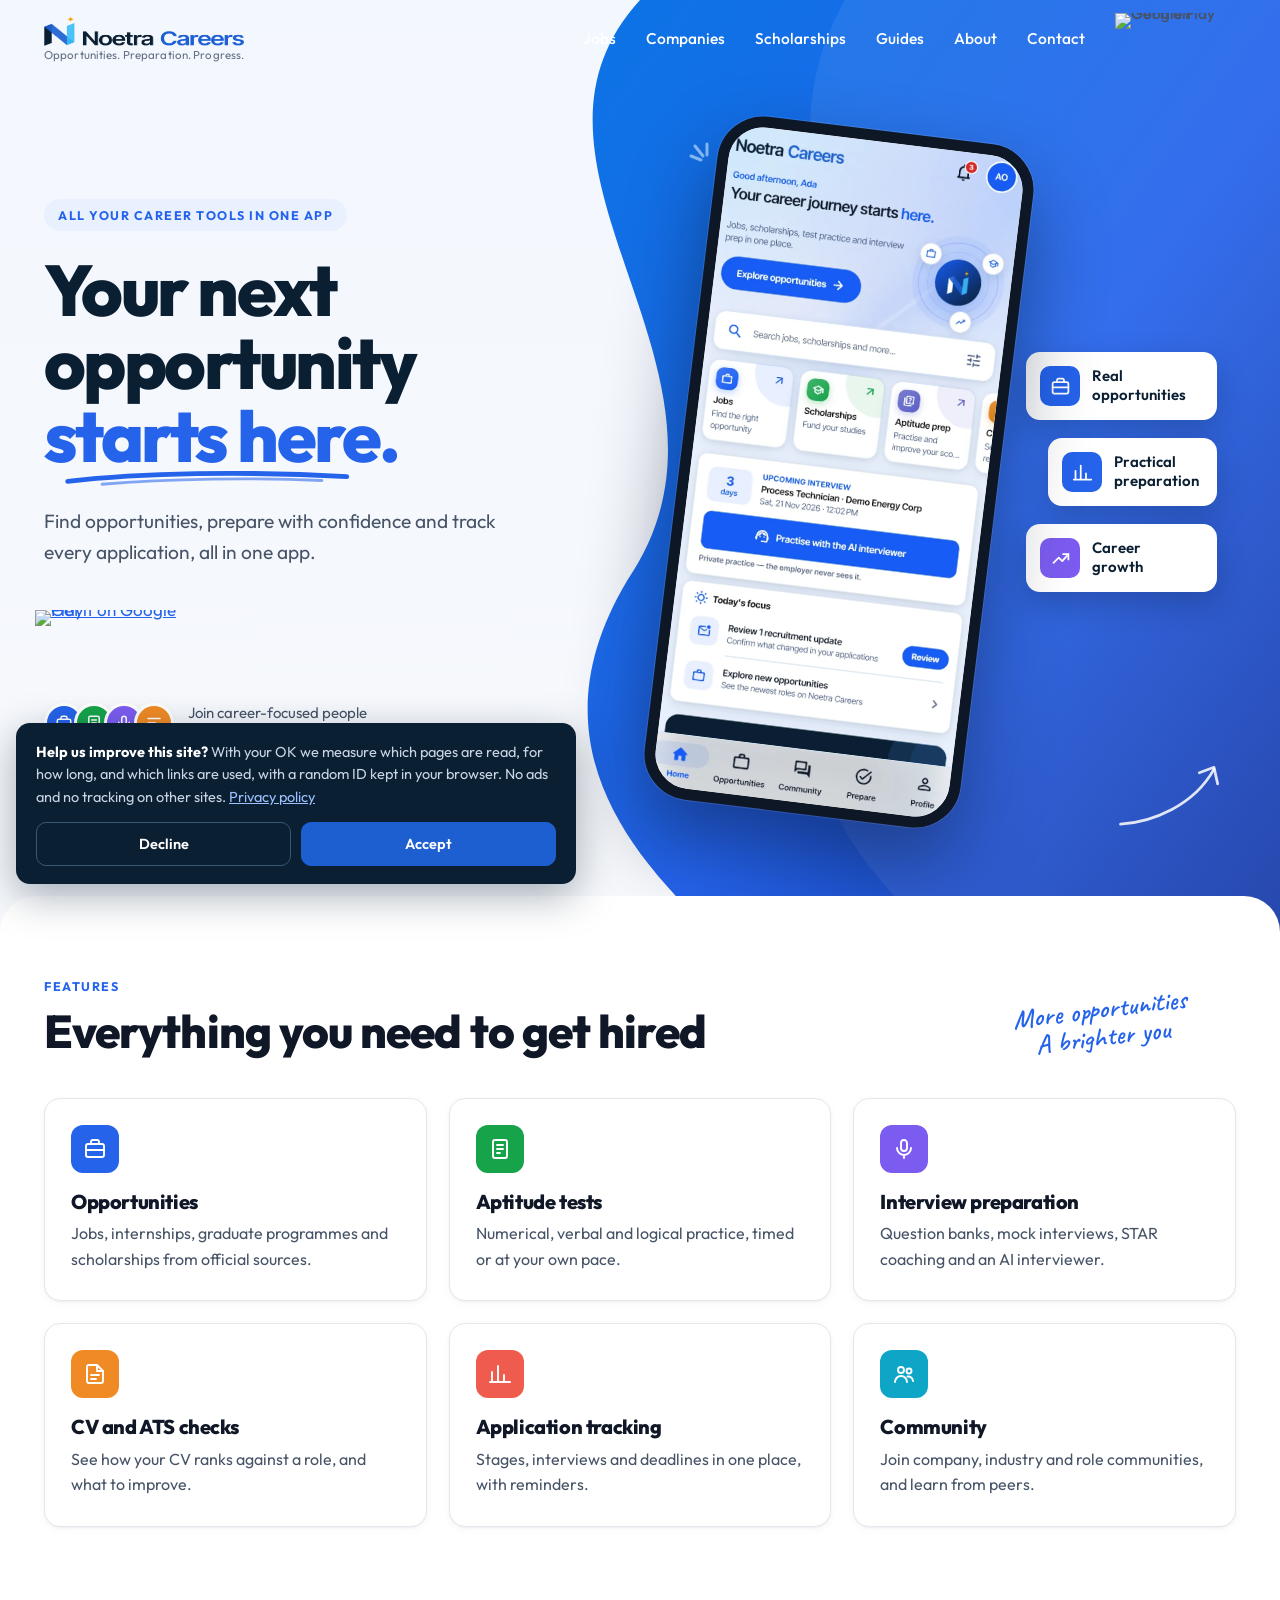
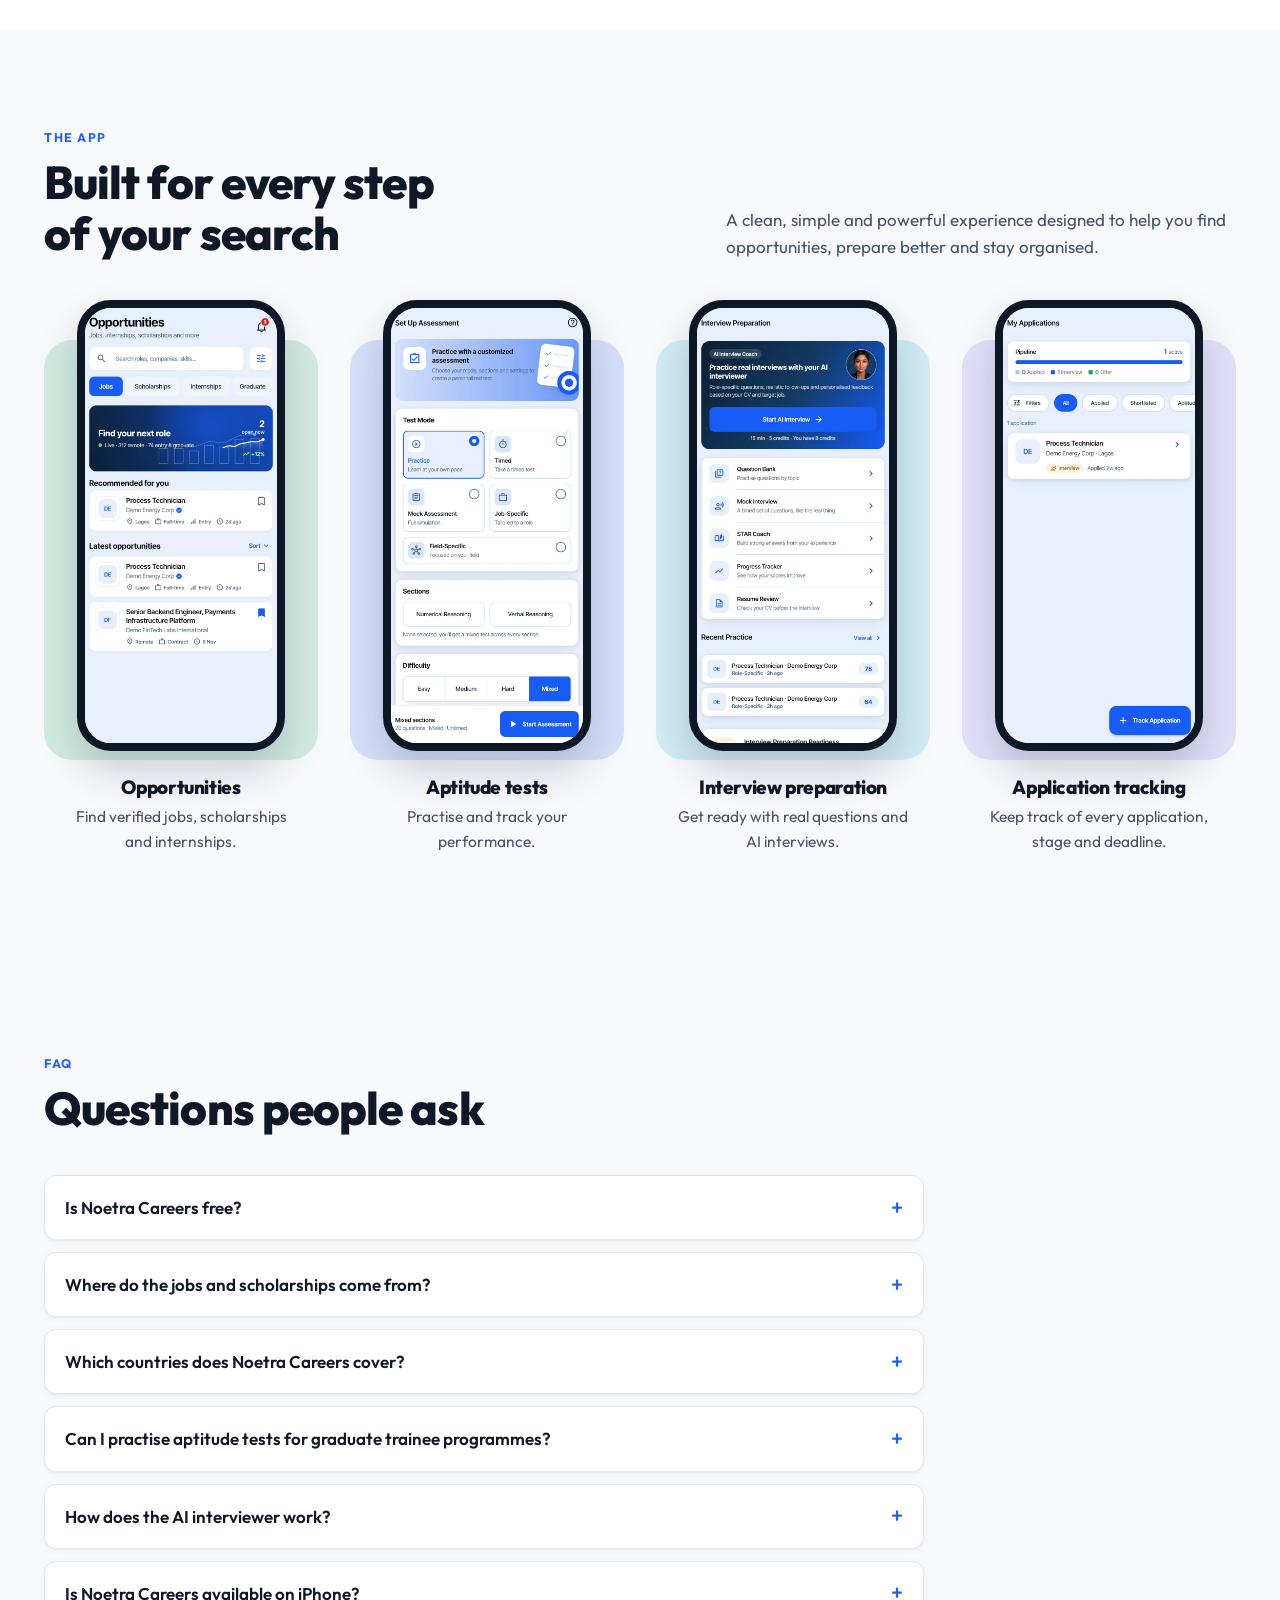
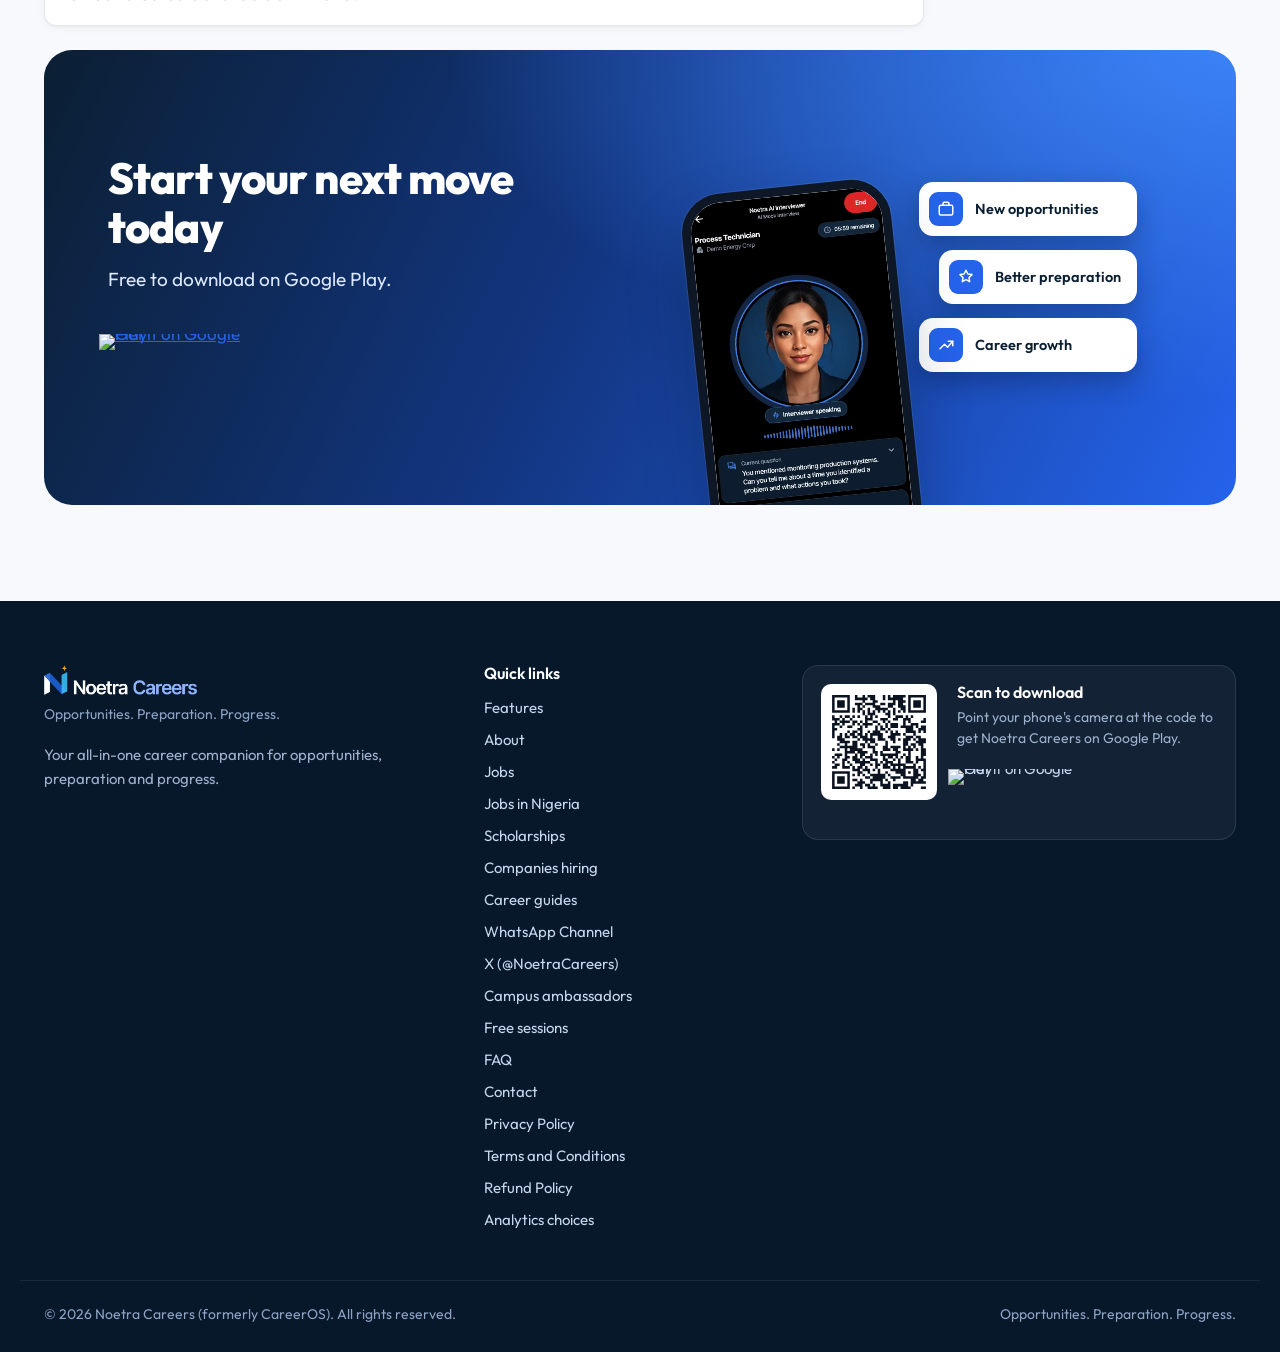
==== commit 153acd88: "Add About page, X account (@NoetraCareers) links, Noetra Careers wording Co-Authored-By: Claude Opus" ====
--- a/index.html
+++ b/index.html
@@ -7,8 +7,9 @@
   <meta name="description" content="Noetra Careers is a free Android app to find jobs, internships, graduate programmes and scholarships, practise aptitude tests and interviews, check your CV and track every application.">
   <link rel="canonical" href="https://pintinz.github.io/">
   <meta name="theme-color" content="#0B1F33">
-  <link rel="icon" href="assets/careeros-symbol.png">
-  <link rel="apple-touch-icon" href="assets/careeros-symbol.png">
+  <link rel="icon" href="favicon.ico" sizes="48x48">
+<link rel="icon" type="image/png" sizes="192x192" href="assets/noetra-favicon-192.png">
+  <link rel="apple-touch-icon" href="assets/noetra-favicon-192.png">
 
   <meta property="og:type" content="website">
   <meta property="og:site_name" content="Noetra Careers">
@@ -44,11 +45,19 @@
   "@type": "Organization",
   "name": "Noetra Careers",
   "url": "https://pintinz.github.io/",
-  "logo": "https://pintinz.github.io/assets/careeros-symbol.png",
+  "logo": "https://pintinz.github.io/assets/noetra-favicon-192.png",
   "email": "careeros.info@gmail.com",
   "sameAs": [
-    "https://play.google.com/store/apps/details?id=com.careeros.careeros"
-  ]
+    "https://play.google.com/store/apps/details?id=com.careeros.careeros",
+    "https://whatsapp.com/channel/0029Vb968xUBVJl8TiIpG80P",
+    "https://x.com/NoetraCareers"
+  ],
+  "contactPoint": {
+    "@type": "ContactPoint",
+    "contactType": "customer support",
+    "email": "careeros.info@gmail.com",
+    "url": "https://pintinz.github.io/contact.html"
+  }
 }
   </script>
   <script type="application/ld+json">
@@ -56,6 +65,7 @@
   "@context": "https://schema.org",
   "@type": "WebSite",
   "name": "Noetra Careers",
+  "alternateName": "Noetra",
   "url": "https://pintinz.github.io/"
 }
   </script>
@@ -69,7 +79,7 @@
       "name": "Is Noetra Careers free?",
       "acceptedAnswer": {
         "@type": "Answer",
-        "text": "Yes. Noetra Careers is free to download on Google Play, and searching opportunities, tracking applications and most practice tools are free. A few advanced tools, such as AI interviews, use Noetra credits, which you can earn by watching a short ad or buy in the app."
+        "text": "Yes. Noetra Careers is free to download on Google Play, and searching opportunities, tracking applications and most practice tools are free. A few advanced tools, such as AI interviews, use Noetra Careers credits, which you can earn by watching a short ad or buy in the app."
       }
     },
     {
@@ -136,10 +146,11 @@
       </button>
       <nav class="nav" id="site-nav" aria-label="Main">
         <a href="jobs/">Jobs</a>
+        <a href="companies/">Companies</a>
         <a href="scholarships/">Scholarships</a>
         <a href="guides/">Guides</a>
-        <a href="#faq">FAQ</a>
-        <a href="mailto:careeros.info@gmail.com">Contact</a>
+        <a href="about.html">About</a>
+        <a href="contact.html">Contact</a>
         <a class="nav-badge" href="https://play.google.com/store/apps/details?id=com.careeros.careeros&amp;referrer=utm_source%3Dsite%26utm_medium%3Dlanding%26utm_campaign%3Dhome"><img src="https://play.google.com/intl/en_us/badges/static/images/badges/en_badge_web_generic.png" alt="Get it on Google Play" width="646" height="250"></a>
       </nav>
     </div>
@@ -293,7 +304,7 @@
         <div class="faq-list">
           <details class="faq-item">
             <summary>Is Noetra Careers free?</summary>
-            <p>Yes. Noetra Careers is free to download on Google Play, and searching opportunities, tracking applications and most practice tools are free. A few advanced tools, such as AI interviews, use Noetra credits, which you can earn by watching a short ad or buy in the app.</p>
+            <p>Yes. Noetra Careers is free to download on Google Play, and searching opportunities, tracking applications and most practice tools are free. A few advanced tools, such as AI interviews, use Noetra Careers credits, which you can earn by watching a short ad or buy in the app.</p>
           </details>
           <details class="faq-item">
             <summary>Where do the jobs and scholarships come from?</summary>
@@ -328,7 +339,7 @@
             <a class="play-badge" href="https://play.google.com/store/apps/details?id=com.careeros.careeros&amp;referrer=utm_source%3Dsite%26utm_medium%3Dlanding%26utm_campaign%3Dhome"><img src="https://play.google.com/intl/en_us/badges/static/images/badges/en_badge_web_generic.png" alt="Get it on Google Play" width="646" height="250" loading="lazy"></a>
           </div>
           <div class="cta-visual">
-            <div class="phone cta-phone"><img src="assets/screen-ai-interviewer.webp" alt="Noetra AI interviewer asking a question in a live practice interview" width="780" height="1688" loading="lazy" decoding="async"></div>
+            <div class="phone cta-phone"><img src="assets/screen-ai-interviewer.webp" alt="Noetra Careers AI interviewer asking a question in a live practice interview" width="780" height="1688" loading="lazy" decoding="async"></div>
             <ul class="float-cards cta-cards" aria-label="Why people use Noetra Careers">
               <li class="float-card"><span class="fc-icon blue" aria-hidden="true"><svg viewBox="0 0 24 24"><rect x="3" y="7" width="18" height="13" rx="2"/><path d="M8 7V5a2 2 0 0 1 2-2h4a2 2 0 0 1 2 2v2"/></svg></span><span>New opportunities</span></li>
               <li class="float-card"><span class="fc-icon blue" aria-hidden="true"><svg viewBox="0 0 24 24"><path d="M12 3l2.5 5 5.5.8-4 3.9.9 5.5L12 15.6 7.1 18.2 8 12.7 4 8.8 9.5 8z"/></svg></span><span>Better preparation</span></li>
@@ -350,16 +361,18 @@
       <nav class="footer-links" aria-label="Quick links">
         <h2>Quick links</h2>
         <a href="./#features">Features</a>
-        <a href="./#about">About</a>
+        <a href="about.html">About</a>
         <a href="jobs/">Jobs</a>
         <a href="jobs/in-nigeria.html">Jobs in Nigeria</a>
         <a href="scholarships/">Scholarships</a>
+        <a href="companies/">Companies hiring</a>
         <a href="guides/">Career guides</a>
         <a href="https://whatsapp.com/channel/0029Vb968xUBVJl8TiIpG80P" target="_blank" rel="noopener">WhatsApp Channel</a>
+        <a href="https://x.com/NoetraCareers" target="_blank" rel="noopener">X (@NoetraCareers)</a>
         <a href="campus/ambassadors.html">Campus ambassadors</a>
         <a href="campus/sessions.html">Free sessions</a>
         <a href="./#faq">FAQ</a>
-        <a href="mailto:careeros.info@gmail.com">Contact</a>
+        <a href="contact.html">Contact</a>
         <a href="privacy.html">Privacy Policy</a>
         <a href="terms.html">Terms and Conditions</a>
         <a href="refund.html">Refund Policy</a>
